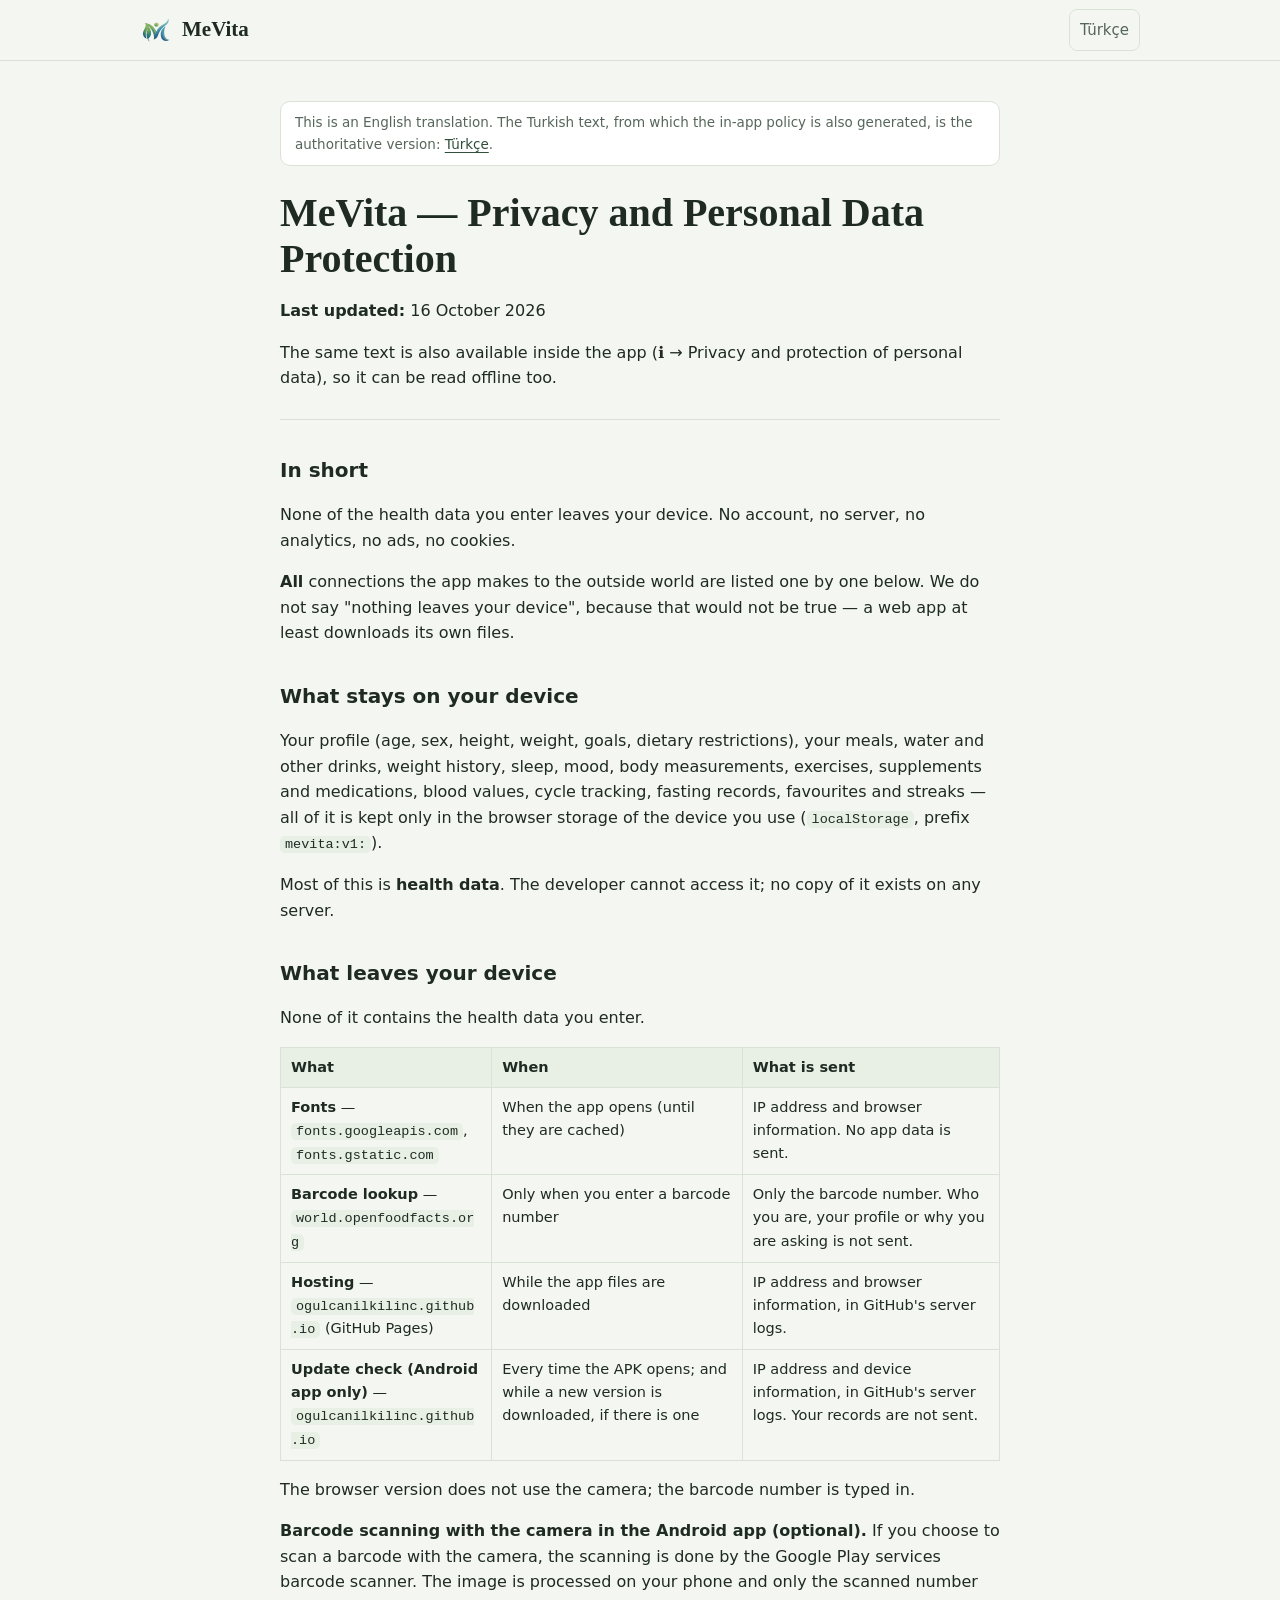
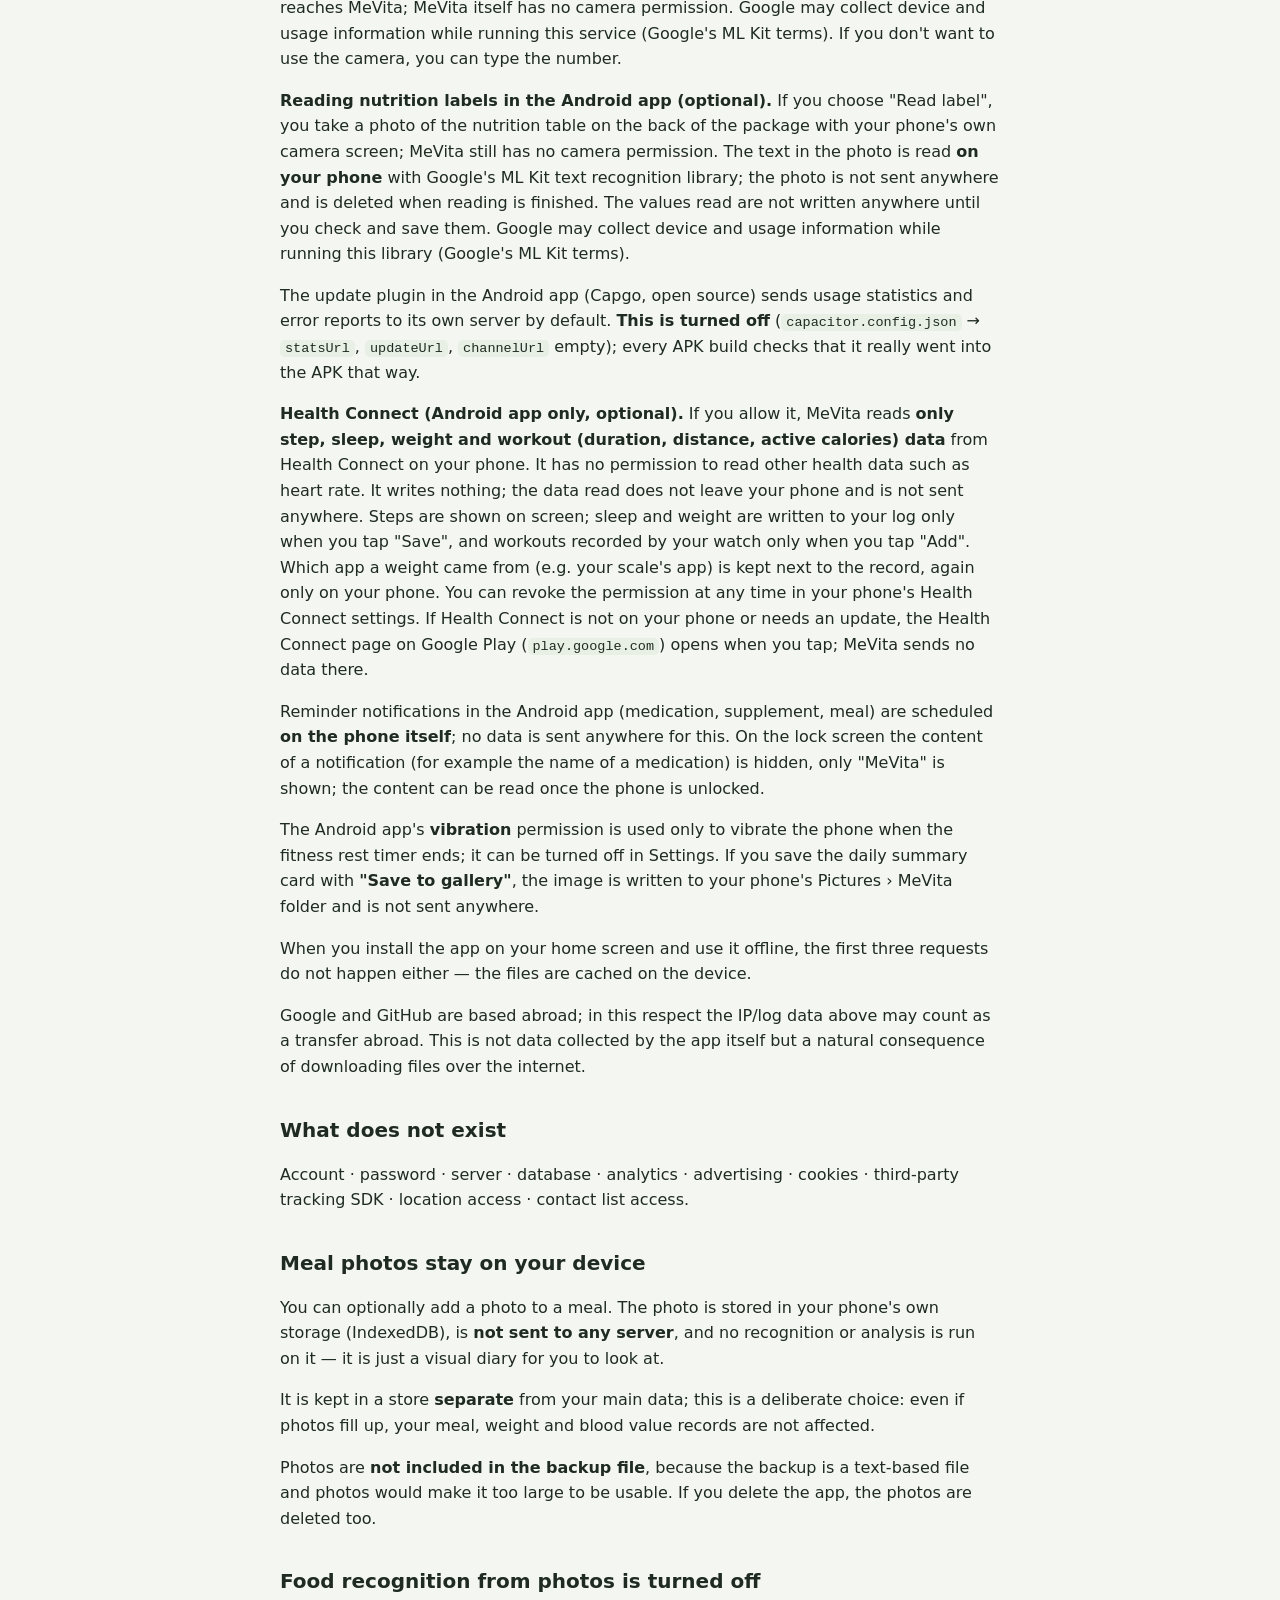
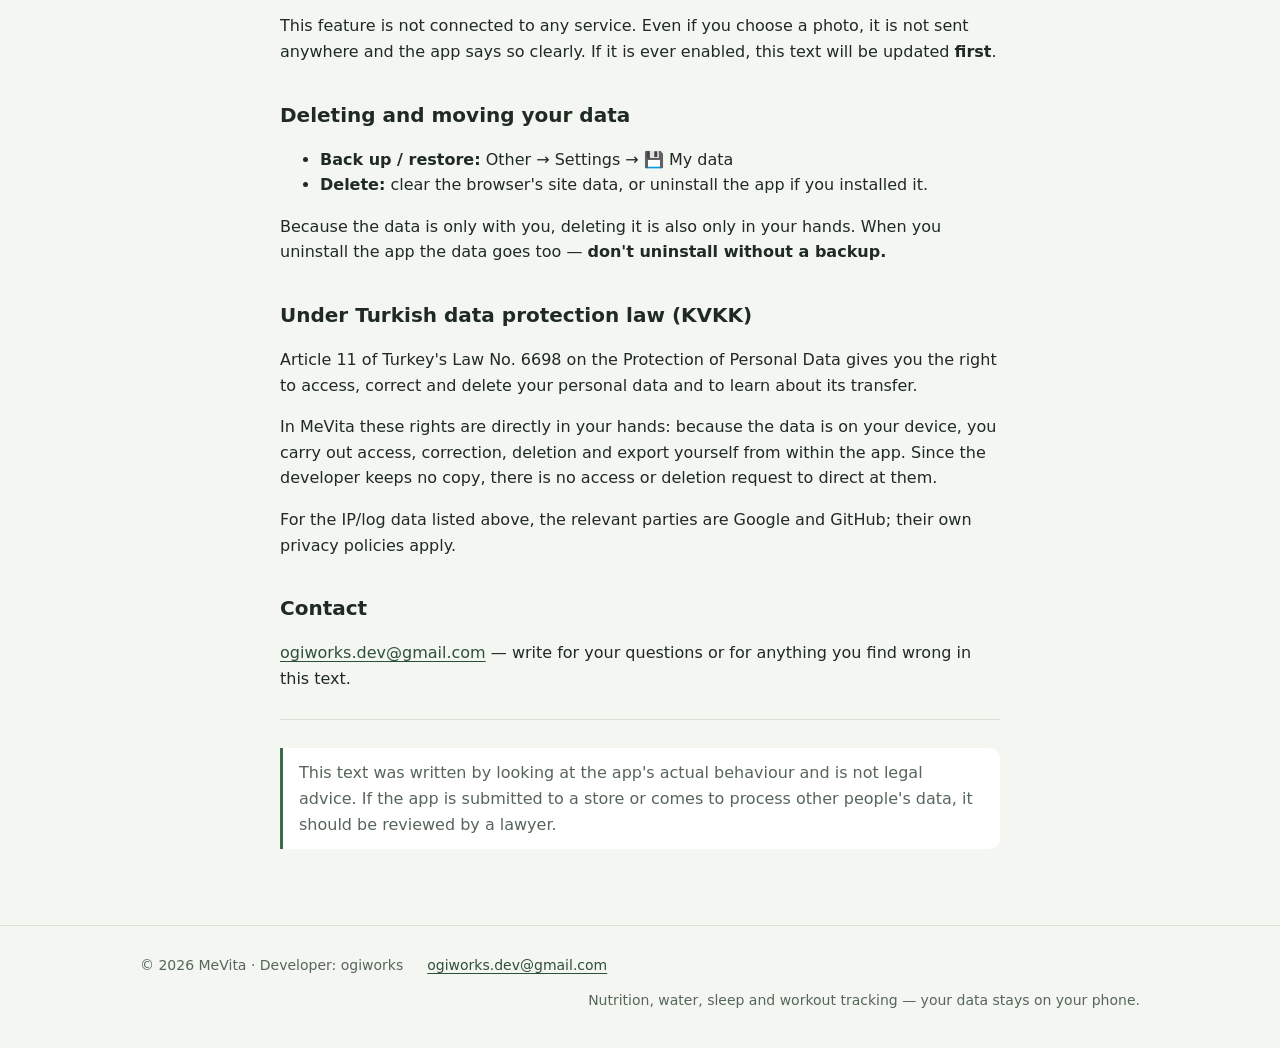
==== mevita/privacy.html @ 64705821 "MeVita gizlilik politikası (TR + EN) GIZLILIK.md'den üretildi (Mevita_Site/build.js --yayin).  Co-Au" ====
<!doctype html>
<html lang="en">
<head>
<meta charset="utf-8">
<meta name="viewport" content="width=device-width, initial-scale=1">
<meta name="robots" content="noindex, nofollow, noarchive">
<title>MeVita — Privacy policy</title>
<meta name="description" content="Which data MeVita keeps on your device and which connections it makes.">
<meta name="color-scheme" content="light dark">
<link rel="icon" type="image/png" href="varliklar/favicon.png">
<link rel="alternate" hreflang="tr" href="gizlilik.html">
<link rel="stylesheet" href="varliklar/site.css">
</head>
<body>
<header class="ust"><div class="kap"><a class="marka" href="privacy.html"><img src="varliklar/logo.png" alt="" width="32" height="32"><span>MeVita</span></a><nav class="gezinme" aria-label="Site"><a class="dil" href="gizlilik.html" hreflang="tr" lang="tr">Türkçe</a></nav></div></header>
<main>
<div class="metin"><div class="kap dar"><p class="kaynak-not">This is an English translation. The Turkish text, from which the in-app policy is also generated, is the authoritative version: <a href="gizlilik.html" lang="tr">Türkçe</a>.</p><h1>MeVita — Privacy and Personal Data Protection</h1>
<p><strong>Last updated:</strong> 16 October 2026</p>
<p>The same text is also available inside the app (ℹ️ → Privacy and protection of personal data), so it can be read offline too.</p>
<hr>
<h2>In short</h2>
<p>None of the health data you enter leaves your device. No account, no server, no analytics, no ads, no cookies.</p>
<p><strong>All</strong> connections the app makes to the outside world are listed one by one below. We do not say &quot;nothing leaves your device&quot;, because that would not be true — a web app at least downloads its own files.</p>
<h2>What stays on your device</h2>
<p>Your profile (age, sex, height, weight, goals, dietary restrictions), your meals, water and other drinks, weight history, sleep, mood, body measurements, exercises, supplements and medications, blood values, cycle tracking, fasting records, favourites and streaks — all of it is kept only in the browser storage of the device you use (<code>localStorage</code>, prefix <code>mevita:v1:</code>).</p>
<p>Most of this is <strong>health data</strong>. The developer cannot access it; no copy of it exists on any server.</p>
<h2>What leaves your device</h2>
<p>None of it contains the health data you enter.</p>
<table><thead><tr><th>What</th><th>When</th><th>What is sent</th></tr></thead><tbody><tr><td><strong>Fonts</strong> — <code>fonts.googleapis.com</code>, <code>fonts.gstatic.com</code></td><td>When the app opens (until they are cached)</td><td>IP address and browser information. No app data is sent.</td></tr><tr><td><strong>Barcode lookup</strong> — <code>world.openfoodfacts.org</code></td><td>Only when you enter a barcode number</td><td>Only the barcode number. Who you are, your profile or why you are asking is not sent.</td></tr><tr><td><strong>Hosting</strong> — <code>ogulcanilkilinc.github.io</code> (GitHub Pages)</td><td>While the app files are downloaded</td><td>IP address and browser information, in GitHub's server logs.</td></tr><tr><td><strong>Update check (Android app only)</strong> — <code>ogulcanilkilinc.github.io</code></td><td>Every time the APK opens; and while a new version is downloaded, if there is one</td><td>IP address and device information, in GitHub's server logs. Your records are not sent.</td></tr></tbody></table>
<p>The browser version does not use the camera; the barcode number is typed in.</p>
<p><strong>Barcode scanning with the camera in the Android app (optional).</strong> If you choose to scan a barcode with the camera, the scanning is done by the Google Play services barcode scanner. The image is processed on your phone and only the scanned number reaches MeVita; MeVita itself has no camera permission. Google may collect device and usage information while running this service (Google's ML Kit terms). If you don't want to use the camera, you can type the number.</p>
<p><strong>Reading nutrition labels in the Android app (optional).</strong> If you choose &quot;Read label&quot;, you take a photo of the nutrition table on the back of the package with your phone's own camera screen; MeVita still has no camera permission. The text in the photo is read <strong>on your phone</strong> with Google's ML Kit text recognition library; the photo is not sent anywhere and is deleted when reading is finished. The values read are not written anywhere until you check and save them. Google may collect device and usage information while running this library (Google's ML Kit terms).</p>
<p>The update plugin in the Android app (Capgo, open source) sends usage statistics and error reports to its own server by default. <strong>This is turned off</strong> (<code>capacitor.config.json</code> → <code>statsUrl</code>, <code>updateUrl</code>, <code>channelUrl</code> empty); every APK build checks that it really went into the APK that way.</p>
<p><strong>Health Connect (Android app only, optional).</strong> If you allow it, MeVita reads <strong>only step, sleep, weight and workout (duration, distance, active calories) data</strong> from Health Connect on your phone. It has no permission to read other health data such as heart rate. It writes nothing; the data read does not leave your phone and is not sent anywhere. Steps are shown on screen; sleep and weight are written to your log only when you tap &quot;Save&quot;, and workouts recorded by your watch only when you tap &quot;Add&quot;. Which app a weight came from (e.g. your scale's app) is kept next to the record, again only on your phone. You can revoke the permission at any time in your phone's Health Connect settings. If Health Connect is not on your phone or needs an update, the Health Connect page on Google Play (<code>play.google.com</code>) opens when you tap; MeVita sends no data there.</p>
<p>Reminder notifications in the Android app (medication, supplement, meal) are scheduled <strong>on the phone itself</strong>; no data is sent anywhere for this. On the lock screen the content of a notification (for example the name of a medication) is hidden, only &quot;MeVita&quot; is shown; the content can be read once the phone is unlocked.</p>
<p>The Android app's <strong>vibration</strong> permission is used only to vibrate the phone when the fitness rest timer ends; it can be turned off in Settings. If you save the daily summary card with <strong>&quot;Save to gallery&quot;</strong>, the image is written to your phone's Pictures › MeVita folder and is not sent anywhere.</p>
<p>When you install the app on your home screen and use it offline, the first three requests do not happen either — the files are cached on the device.</p>
<p>Google and GitHub are based abroad; in this respect the IP/log data above may count as a transfer abroad. This is not data collected by the app itself but a natural consequence of downloading files over the internet.</p>
<h2>What does not exist</h2>
<p>Account · password · server · database · analytics · advertising · cookies · third-party tracking SDK · location access · contact list access.</p>
<h2>Meal photos stay on your device</h2>
<p>You can optionally add a photo to a meal. The photo is stored in your phone's own storage (IndexedDB), is <strong>not sent to any server</strong>, and no recognition or analysis is run on it — it is just a visual diary for you to look at.</p>
<p>It is kept in a store <strong>separate</strong> from your main data; this is a deliberate choice: even if photos fill up, your meal, weight and blood value records are not affected.</p>
<p>Photos are <strong>not included in the backup file</strong>, because the backup is a text-based file and photos would make it too large to be usable. If you delete the app, the photos are deleted too.</p>
<h2>Food recognition from photos is turned off</h2>
<p>This feature is not connected to any service. Even if you choose a photo, it is not sent anywhere and the app says so clearly. If it is ever enabled, this text will be updated <strong>first</strong>.</p>
<h2>Deleting and moving your data</h2>
<ul><li><strong>Back up / restore:</strong> Other → Settings → 💾 My data</li><li><strong>Delete:</strong> clear the browser's site data, or uninstall the app if you installed it.</li></ul>
<p>Because the data is only with you, deleting it is also only in your hands. When you uninstall the app the data goes too — <strong>don't uninstall without a backup.</strong></p>
<h2>Under Turkish data protection law (KVKK)</h2>
<p>Article 11 of Turkey's Law No. 6698 on the Protection of Personal Data gives you the right to access, correct and delete your personal data and to learn about its transfer.</p>
<p>In MeVita these rights are directly in your hands: because the data is on your device, you carry out access, correction, deletion and export yourself from within the app. Since the developer keeps no copy, there is no access or deletion request to direct at them.</p>
<p>For the IP/log data listed above, the relevant parties are Google and GitHub; their own privacy policies apply.</p>
<h2>Contact</h2>
<p><a href="mailto:ogiworks.dev@gmail.com">ogiworks.dev@gmail.com</a> — write for your questions or for anything you find wrong in this text.</p>
<hr>
<blockquote><p>This text was written by looking at the app's actual behaviour and is not legal advice. If the app is submitted to a store or comes to process other people's data, it should be reviewed by a lawyer.</p></blockquote></div></div>
</main>
<footer class="alt-bilgi"><div class="kap"><span>© 2026 MeVita · Developer: ogiworks</span><nav aria-label="Footer links"><a href="mailto:ogiworks.dev@gmail.com">ogiworks.dev@gmail.com</a></nav><span class="sag">Nutrition, water, sleep and workout tracking — your data stays on your phone.</span></div></footer>
</body>
</html>
---- mevita/varliklar/site.css ----
/* MeVita tanıtım sitesi. Uygulamanın renk dili, ama uygulamadan bağımsız bir dosya.
   Dış kaynak yok: yazı tipleri sistemden (Google Fonts gibi bir istek ziyaretçinin
   IP'sini üçüncü tarafa gönderirdi). */
:root{
  --bg:#F3F6F1; --surface:#FFFFFF; --surface-soft:#E8F0E5;
  --text:#1F2B22; --text-muted:#56665A; --border:#D8E3D6;
  --accent:#3F6B4C; --accent-strong:#2E5039; --on-accent:#FFFFFF;
  --sea:#2F7A93;
  --radius:18px; --radius-s:10px;
  --serif: "Iowan Old Style","Palatino Linotype",Palatino,Georgia,"Times New Roman",serif;
  --sans: system-ui,-apple-system,"Segoe UI",Roboto,"Helvetica Neue",Arial,sans-serif;
  color-scheme: light dark;
}
@media (prefers-color-scheme: dark){
  :root{
    --bg:#131A15; --surface:#1C251F; --surface-soft:#223027;
    --text:#E6EEE7; --text-muted:#9BAC9F; --border:#33433A;
    --accent:#8CC4A0; --accent-strong:#A9D8B9; --on-accent:#10241A;
    --sea:#7CC0D6;
  }
}
*{box-sizing:border-box;}
html{-webkit-text-size-adjust:100%;}
body{margin:0;background:var(--bg);color:var(--text);font-family:var(--sans);font-size:16px;line-height:1.6;}
a{color:var(--accent-strong);text-underline-offset:3px;}
img{max-width:100%;height:auto;}
.kap{max-width:1040px;margin:0 auto;padding:0 20px;}
.dar{max-width:760px;}

/* Üst çubuk */
.ust{border-bottom:1px solid var(--border);background:color-mix(in srgb,var(--bg) 88%,transparent);position:sticky;top:0;backdrop-filter:blur(8px);z-index:5;}
.ust .kap{display:flex;align-items:center;gap:16px;min-height:60px;}
.marka{display:flex;align-items:center;gap:10px;text-decoration:none;color:var(--text);font-family:var(--serif);font-size:21px;font-weight:600;}
.marka img{width:32px;height:32px;}
.gezinme{margin-left:auto;display:flex;gap:4px;flex-wrap:wrap;align-items:center;}
.gezinme a{text-decoration:none;color:var(--text-muted);padding:8px 10px;border-radius:8px;font-size:15px;}
.gezinme a:hover,.gezinme a[aria-current="page"]{color:var(--text);background:var(--surface-soft);}
.gezinme .dil{border:1px solid var(--border);}

/* Giriş */
.giris{padding:64px 0 40px;}
.giris .kap{display:grid;grid-template-columns:1.2fr .8fr;gap:40px;align-items:center;}
.giris h1{font-family:var(--serif);font-weight:600;font-size:clamp(34px,5vw,54px);line-height:1.08;margin:0 0 18px;letter-spacing:-.01em;}
.giris h1 em{font-style:italic;color:var(--accent);}
.giris p.alt{font-size:clamp(17px,2vw,19px);color:var(--text-muted);margin:0 0 26px;max-width:34em;}
.giris-logo{justify-self:center;width:min(300px,70vw);aspect-ratio:1;border-radius:36px;background:var(--surface);border:1px solid var(--border);display:grid;place-items:center;}
.giris-logo img{width:78%;}
.vaatler{display:flex;flex-wrap:wrap;gap:8px;margin:0 0 28px;padding:0;list-style:none;}
.vaatler li{background:var(--surface);border:1px solid var(--border);border-radius:99px;padding:6px 14px;font-size:14.5px;font-weight:600;}
.vaatler li::before{content:"✓ ";color:var(--accent);}
.dugme{display:inline-flex;align-items:center;gap:8px;min-height:48px;padding:0 22px;border-radius:12px;font-weight:600;text-decoration:none;background:var(--accent);color:var(--on-accent);border:0;font-size:16px;}
.dugme.pasif{background:var(--surface);color:var(--text-muted);border:1px dashed var(--border);cursor:default;}
.not{font-size:13.5px;color:var(--text-muted);margin-top:10px;}

/* Bölümler */
section.bolum{padding:44px 0;}
section.bolum + section.bolum{border-top:1px solid var(--border);}
.bolum h2{font-family:var(--serif);font-weight:600;font-size:clamp(26px,3.2vw,34px);line-height:1.15;margin:0 0 10px;}
.bolum .giris-yazi{color:var(--text-muted);max-width:42em;margin:0 0 28px;}
.izgara{display:grid;grid-template-columns:repeat(3,1fr);gap:16px;}
.kart{background:var(--surface);border:1px solid var(--border);border-radius:var(--radius);padding:20px;}
.kart h3{font-size:17px;margin:0 0 6px;}
.kart p{margin:0;color:var(--text-muted);font-size:15px;}
.kart .simge{font-size:24px;line-height:1;margin-bottom:10px;display:block;}
/* Ekran görüntüleri: masaüstünde dört sütun, telefonda yatay kaydırılan şerit */
.ekranlar{display:grid;grid-template-columns:repeat(4,1fr);gap:20px;}
.ekran{margin:0;text-align:center;}
.ekran img{display:block;width:100%;border-radius:26px;border:6px solid #1A221D;background:var(--surface);box-shadow:0 14px 30px -18px rgba(0,0,0,.45);}
.ekran figcaption{margin-top:12px;font-weight:600;font-size:15px;}
.gizlilik-blok{display:grid;grid-template-columns:1fr 1fr;gap:16px;}
.gizlilik-blok ul{margin:0;padding-left:20px;}
.gizlilik-blok li{margin:4px 0;}
.uyari{background:var(--surface-soft);border-radius:var(--radius-s);padding:14px 16px;font-size:14.5px;color:var(--text-muted);}

/* Metin sayfaları (gizlilik, destek) */
.metin{padding:40px 0 56px;}
.metin h1{font-family:var(--serif);font-weight:600;font-size:clamp(28px,4vw,40px);line-height:1.15;margin:0 0 8px;}
.metin h2{font-size:20px;margin:34px 0 8px;}
.metin h3{font-size:17px;margin:24px 0 6px;}
.metin table{border-collapse:collapse;width:100%;font-size:14.5px;display:block;overflow-x:auto;}
.metin th,.metin td{border:1px solid var(--border);padding:8px 10px;text-align:left;vertical-align:top;}
.metin th{background:var(--surface-soft);}
.metin code{font-size:13.5px;background:var(--surface-soft);padding:1px 5px;border-radius:5px;overflow-wrap:anywhere;}
.metin hr{border:0;border-top:1px solid var(--border);margin:28px 0;}
.metin blockquote{margin:20px 0;padding:12px 16px;border-left:3px solid var(--accent);background:var(--surface);color:var(--text-muted);border-radius:0 var(--radius-s) var(--radius-s) 0;}
.metin blockquote p{margin:0;}
.kaynak-not{font-size:13.5px;color:var(--text-muted);background:var(--surface);border:1px solid var(--border);border-radius:var(--radius-s);padding:10px 14px;margin:0 0 24px;}
details.sss{background:var(--surface);border:1px solid var(--border);border-radius:var(--radius-s);margin:10px 0;}
details.sss summary{cursor:pointer;padding:14px 16px;font-weight:600;min-height:48px;display:flex;align-items:center;}
details.sss > div{padding:0 16px 14px;color:var(--text-muted);}
details.sss > div p{margin:6px 0;}

/* Alt bilgi */
.alt-bilgi{border-top:1px solid var(--border);padding:28px 0 40px;font-size:14px;color:var(--text-muted);}
.alt-bilgi .kap{display:flex;flex-wrap:wrap;gap:12px 24px;align-items:center;}
.alt-bilgi nav{display:flex;gap:16px;flex-wrap:wrap;}
.alt-bilgi .sag{margin-left:auto;}

@media (max-width:820px){
  .giris{padding:36px 0 24px;}
  .giris .kap{grid-template-columns:1fr;gap:24px;}
  .giris-logo{order:-1;width:120px;border-radius:24px;}
  .izgara{grid-template-columns:1fr 1fr;}
  .gizlilik-blok{grid-template-columns:1fr;}
  .ekranlar{display:flex;overflow-x:auto;scroll-snap-type:x mandatory;gap:16px;padding-bottom:8px;margin:0 -20px;padding-left:20px;padding-right:20px;}
  .ekran{flex:0 0 min(68%,250px);scroll-snap-align:center;}
}
@media (max-width:560px){
  .kap{padding:0 16px;}
  .izgara{grid-template-columns:1fr;}
  .marka span{display:none;}
  .gezinme a{padding:8px 8px;font-size:14px;}
  .alt-bilgi .sag{margin-left:0;}
}
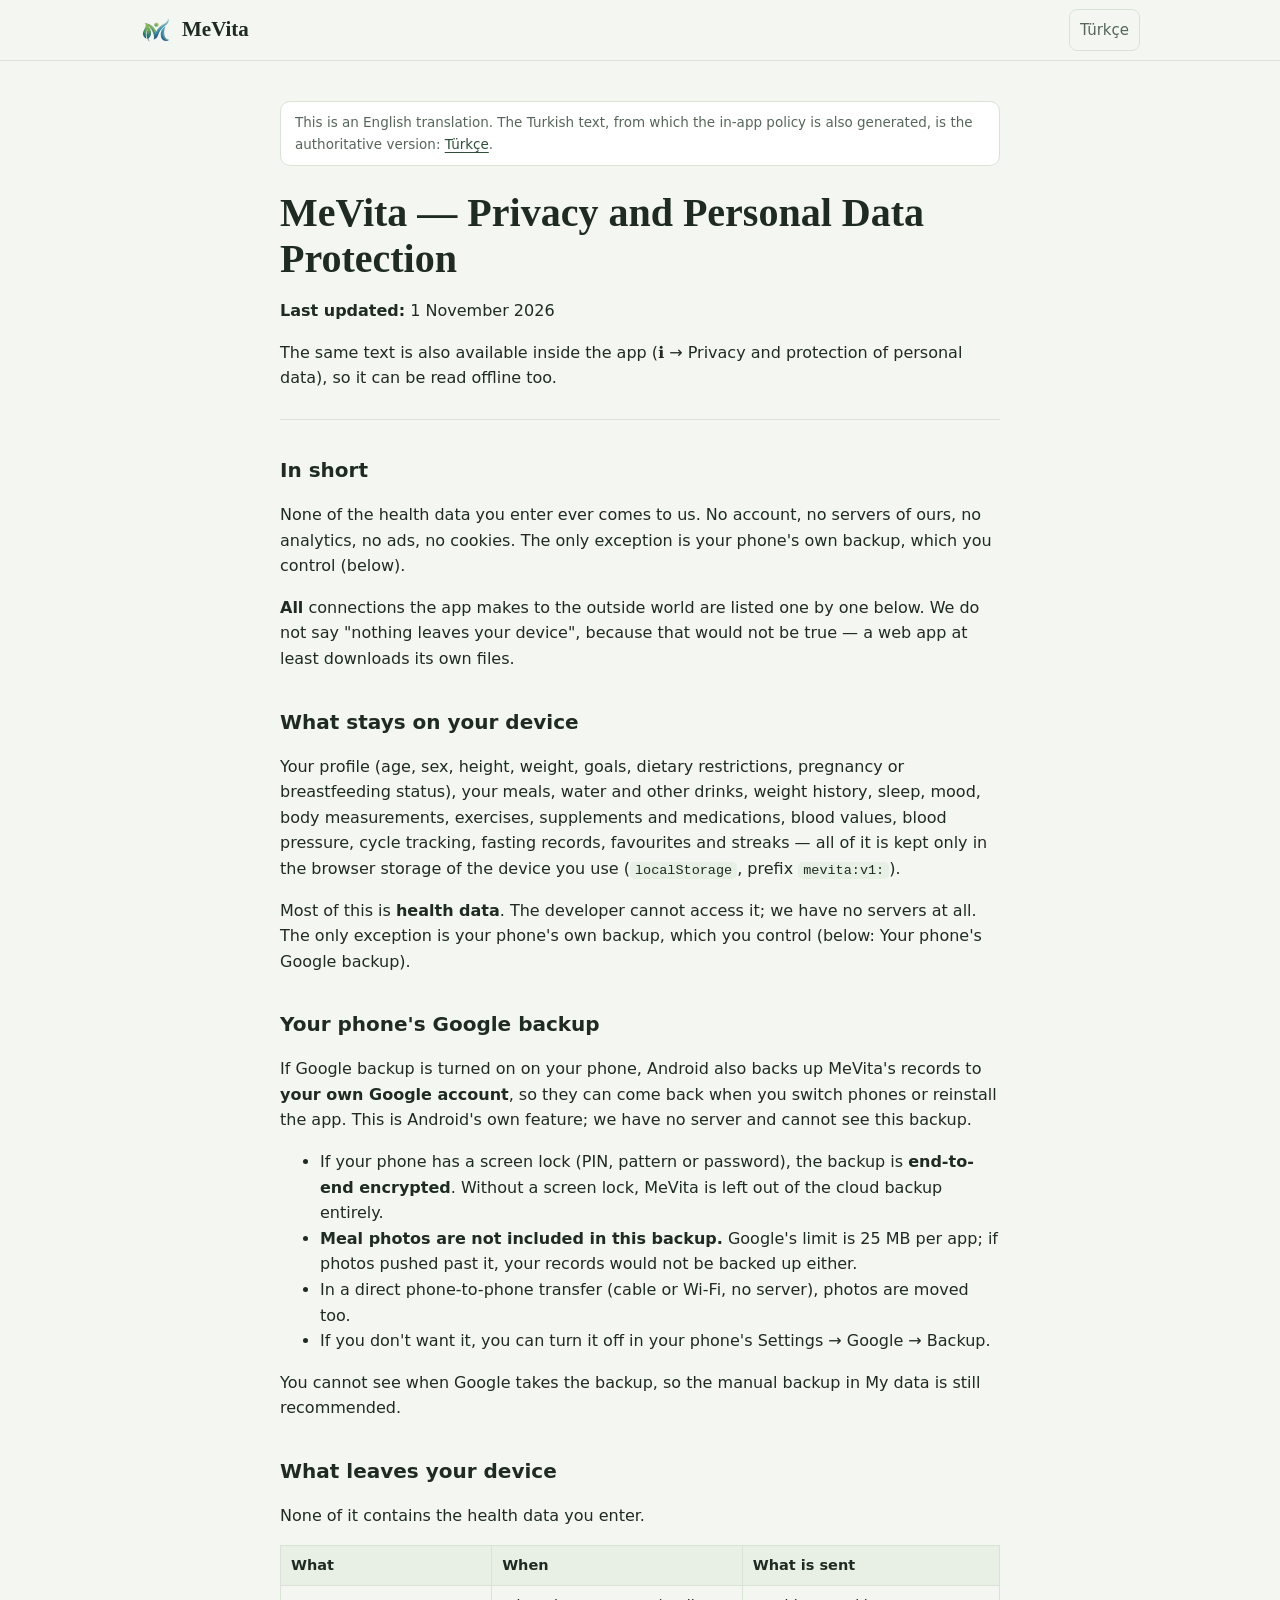
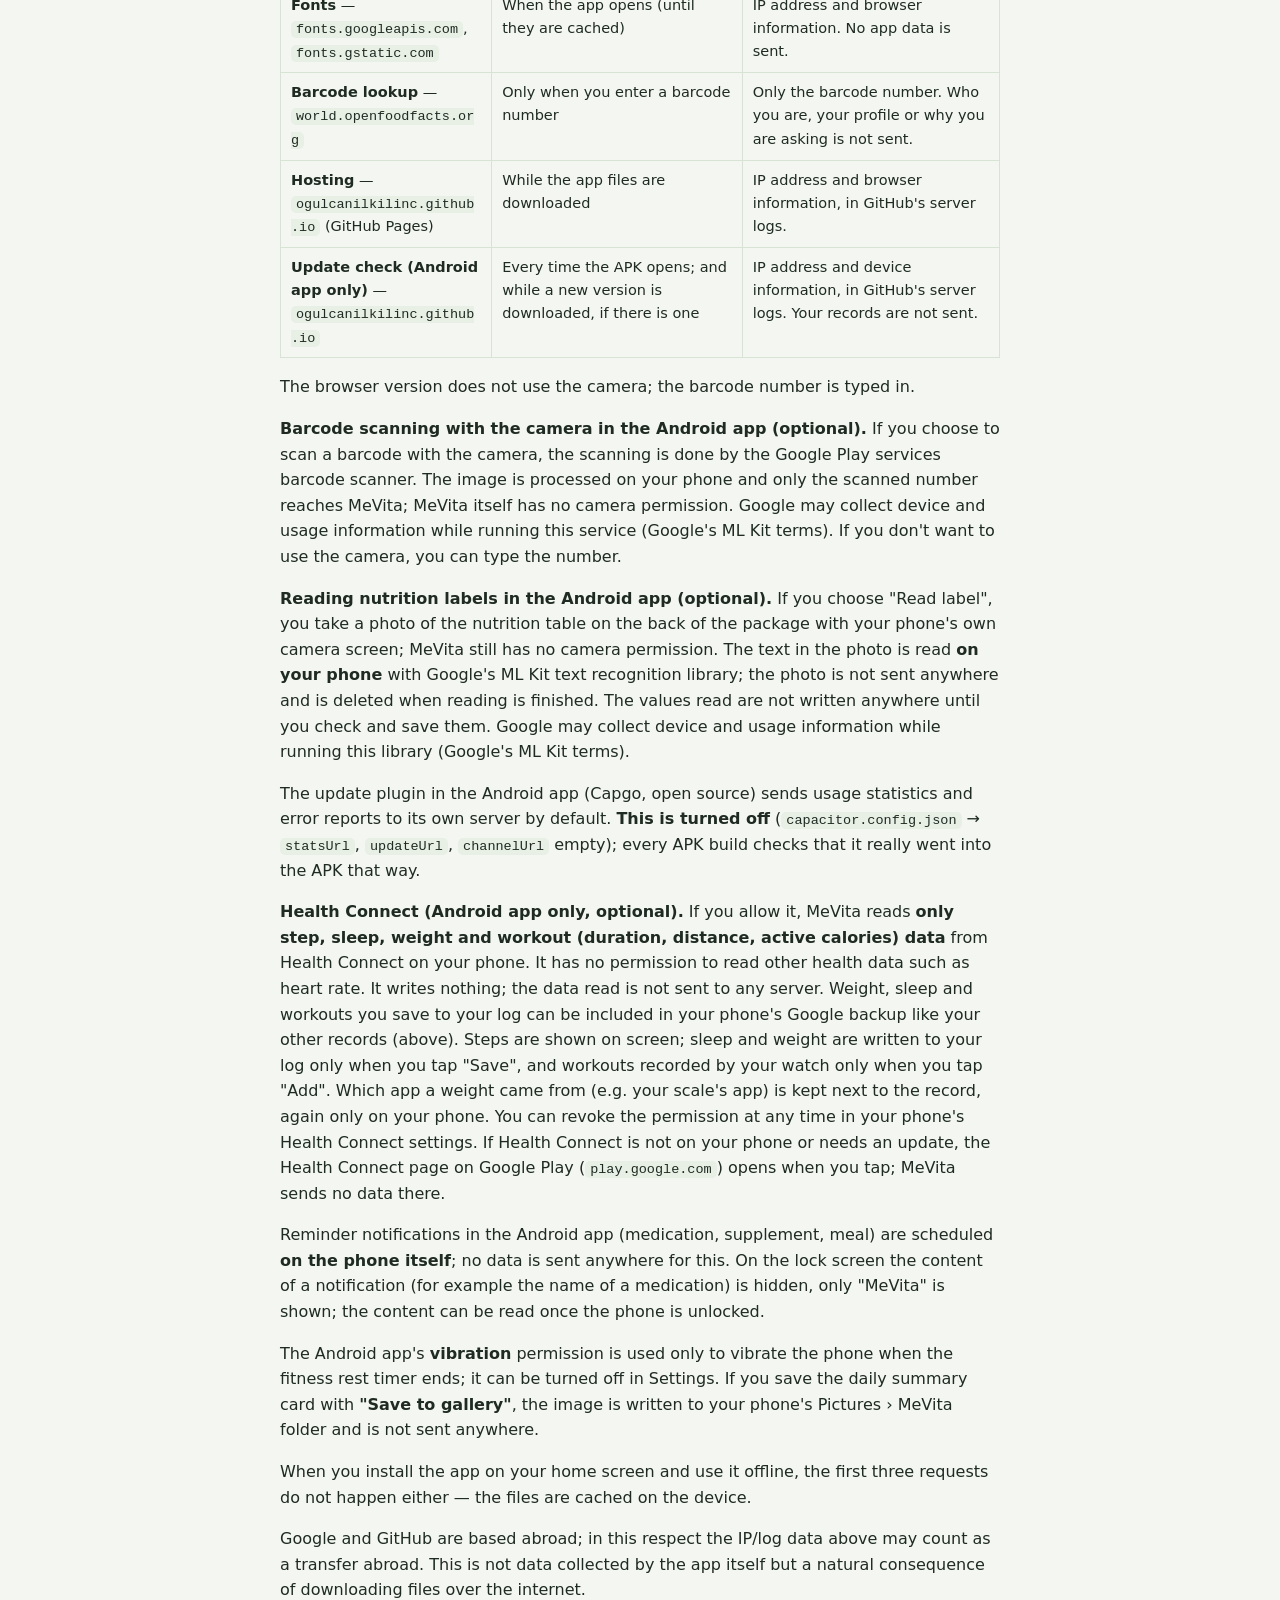
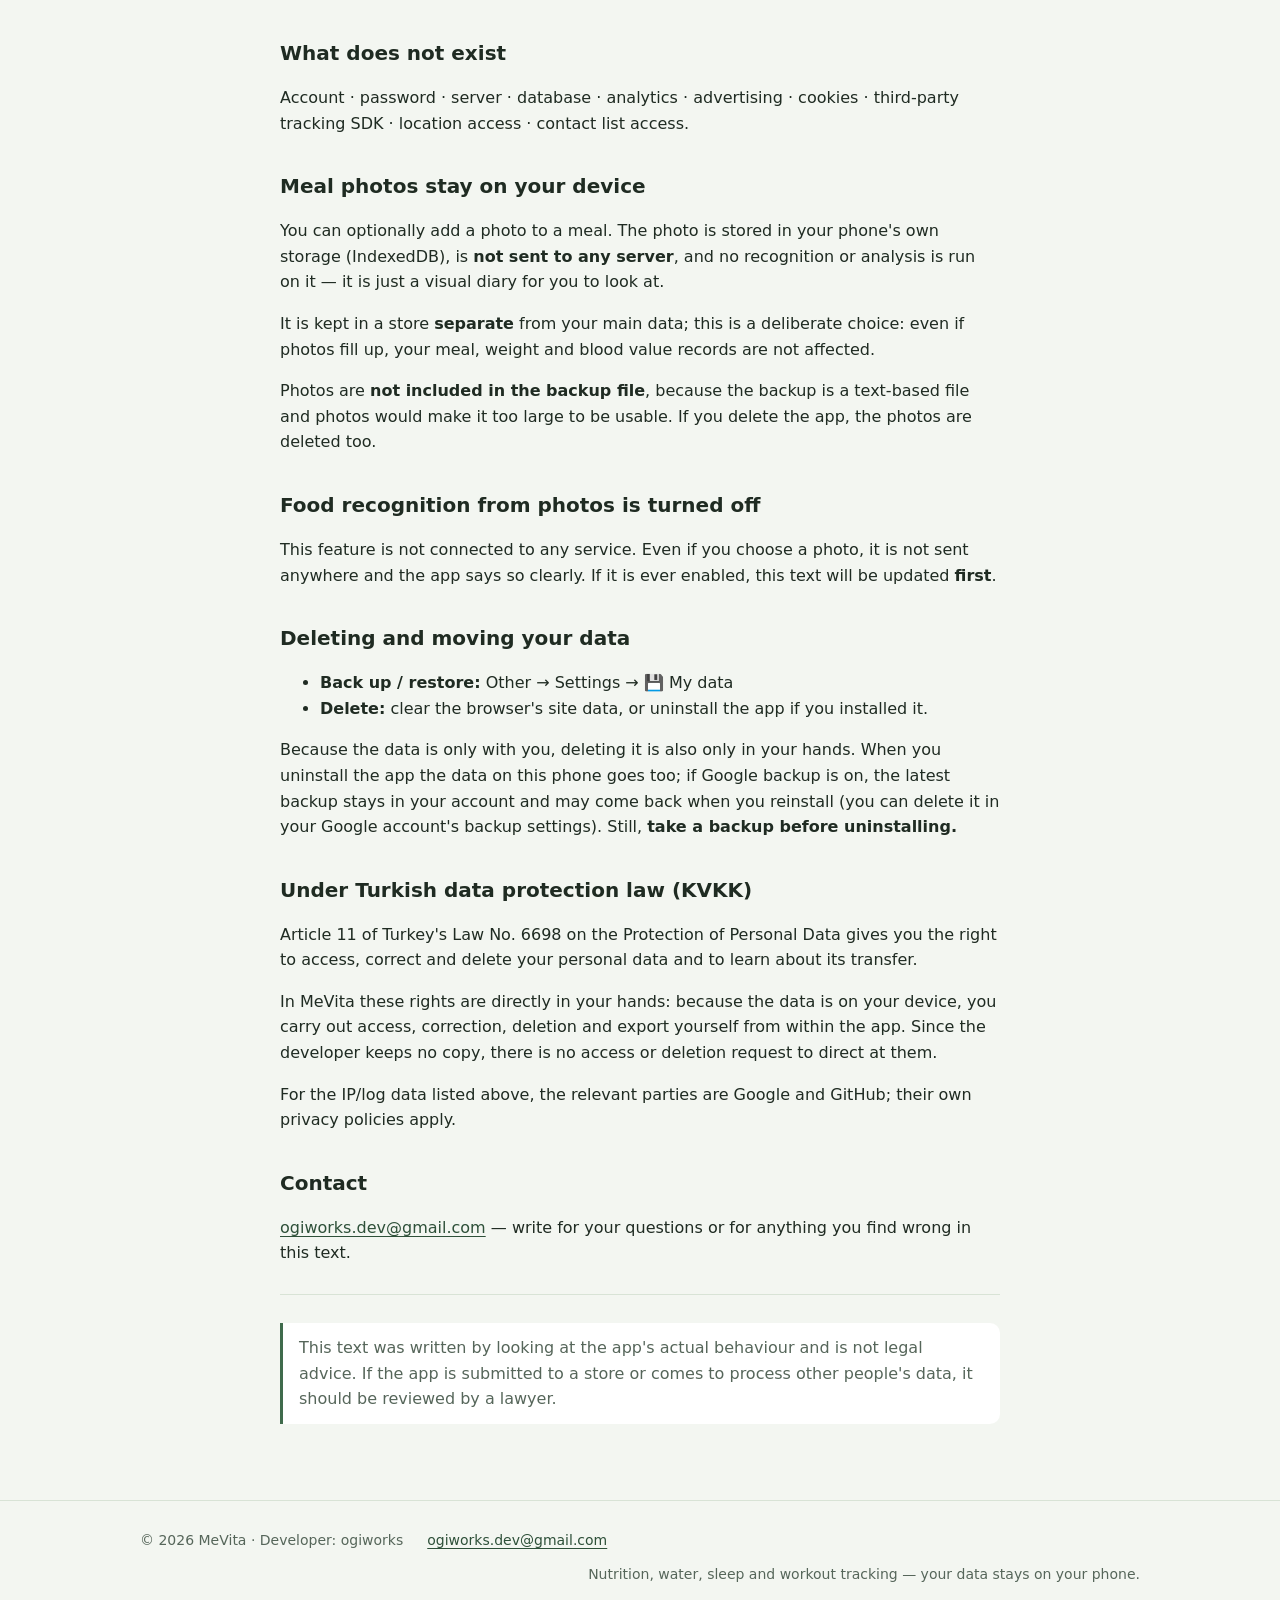
==== commit 500bffbe: "MeVita gizlilik: telefon yedeği bölümü, tansiyon, gebelik durumu (v50, 1 Kasım 2026) Co-Authored-By:" ====
--- a/mevita/privacy.html
+++ b/mevita/privacy.html
@@ -15,15 +15,19 @@
 <header class="ust"><div class="kap"><a class="marka" href="privacy.html"><img src="varliklar/logo.png" alt="" width="32" height="32"><span>MeVita</span></a><nav class="gezinme" aria-label="Site"><a class="dil" href="gizlilik.html" hreflang="tr" lang="tr">Türkçe</a></nav></div></header>
 <main>
 <div class="metin"><div class="kap dar"><p class="kaynak-not">This is an English translation. The Turkish text, from which the in-app policy is also generated, is the authoritative version: <a href="gizlilik.html" lang="tr">Türkçe</a>.</p><h1>MeVita — Privacy and Personal Data Protection</h1>
-<p><strong>Last updated:</strong> 16 October 2026</p>
+<p><strong>Last updated:</strong> 1 November 2026</p>
 <p>The same text is also available inside the app (ℹ️ → Privacy and protection of personal data), so it can be read offline too.</p>
 <hr>
 <h2>In short</h2>
-<p>None of the health data you enter leaves your device. No account, no server, no analytics, no ads, no cookies.</p>
+<p>None of the health data you enter ever comes to us. No account, no servers of ours, no analytics, no ads, no cookies. The only exception is your phone's own backup, which you control (below).</p>
 <p><strong>All</strong> connections the app makes to the outside world are listed one by one below. We do not say &quot;nothing leaves your device&quot;, because that would not be true — a web app at least downloads its own files.</p>
 <h2>What stays on your device</h2>
-<p>Your profile (age, sex, height, weight, goals, dietary restrictions), your meals, water and other drinks, weight history, sleep, mood, body measurements, exercises, supplements and medications, blood values, cycle tracking, fasting records, favourites and streaks — all of it is kept only in the browser storage of the device you use (<code>localStorage</code>, prefix <code>mevita:v1:</code>).</p>
-<p>Most of this is <strong>health data</strong>. The developer cannot access it; no copy of it exists on any server.</p>
+<p>Your profile (age, sex, height, weight, goals, dietary restrictions, pregnancy or breastfeeding status), your meals, water and other drinks, weight history, sleep, mood, body measurements, exercises, supplements and medications, blood values, blood pressure, cycle tracking, fasting records, favourites and streaks — all of it is kept only in the browser storage of the device you use (<code>localStorage</code>, prefix <code>mevita:v1:</code>).</p>
+<p>Most of this is <strong>health data</strong>. The developer cannot access it; we have no servers at all. The only exception is your phone's own backup, which you control (below: Your phone's Google backup).</p>
+<h2>Your phone's Google backup</h2>
+<p>If Google backup is turned on on your phone, Android also backs up MeVita's records to <strong>your own Google account</strong>, so they can come back when you switch phones or reinstall the app. This is Android's own feature; we have no server and cannot see this backup.</p>
+<ul><li>If your phone has a screen lock (PIN, pattern or password), the backup is <strong>end-to-end encrypted</strong>. Without a screen lock, MeVita is left out of the cloud backup entirely.</li><li><strong>Meal photos are not included in this backup.</strong> Google's limit is 25 MB per app; if photos pushed past it, your records would not be backed up either.</li><li>In a direct phone-to-phone transfer (cable or Wi-Fi, no server), photos are moved too.</li><li>If you don't want it, you can turn it off in your phone's Settings → Google → Backup.</li></ul>
+<p>You cannot see when Google takes the backup, so the manual backup in My data is still recommended.</p>
 <h2>What leaves your device</h2>
 <p>None of it contains the health data you enter.</p>
 <table><thead><tr><th>What</th><th>When</th><th>What is sent</th></tr></thead><tbody><tr><td><strong>Fonts</strong> — <code>fonts.googleapis.com</code>, <code>fonts.gstatic.com</code></td><td>When the app opens (until they are cached)</td><td>IP address and browser information. No app data is sent.</td></tr><tr><td><strong>Barcode lookup</strong> — <code>world.openfoodfacts.org</code></td><td>Only when you enter a barcode number</td><td>Only the barcode number. Who you are, your profile or why you are asking is not sent.</td></tr><tr><td><strong>Hosting</strong> — <code>ogulcanilkilinc.github.io</code> (GitHub Pages)</td><td>While the app files are downloaded</td><td>IP address and browser information, in GitHub's server logs.</td></tr><tr><td><strong>Update check (Android app only)</strong> — <code>ogulcanilkilinc.github.io</code></td><td>Every time the APK opens; and while a new version is downloaded, if there is one</td><td>IP address and device information, in GitHub's server logs. Your records are not sent.</td></tr></tbody></table>
@@ -31,7 +35,7 @@
 <p><strong>Barcode scanning with the camera in the Android app (optional).</strong> If you choose to scan a barcode with the camera, the scanning is done by the Google Play services barcode scanner. The image is processed on your phone and only the scanned number reaches MeVita; MeVita itself has no camera permission. Google may collect device and usage information while running this service (Google's ML Kit terms). If you don't want to use the camera, you can type the number.</p>
 <p><strong>Reading nutrition labels in the Android app (optional).</strong> If you choose &quot;Read label&quot;, you take a photo of the nutrition table on the back of the package with your phone's own camera screen; MeVita still has no camera permission. The text in the photo is read <strong>on your phone</strong> with Google's ML Kit text recognition library; the photo is not sent anywhere and is deleted when reading is finished. The values read are not written anywhere until you check and save them. Google may collect device and usage information while running this library (Google's ML Kit terms).</p>
 <p>The update plugin in the Android app (Capgo, open source) sends usage statistics and error reports to its own server by default. <strong>This is turned off</strong> (<code>capacitor.config.json</code> → <code>statsUrl</code>, <code>updateUrl</code>, <code>channelUrl</code> empty); every APK build checks that it really went into the APK that way.</p>
-<p><strong>Health Connect (Android app only, optional).</strong> If you allow it, MeVita reads <strong>only step, sleep, weight and workout (duration, distance, active calories) data</strong> from Health Connect on your phone. It has no permission to read other health data such as heart rate. It writes nothing; the data read does not leave your phone and is not sent anywhere. Steps are shown on screen; sleep and weight are written to your log only when you tap &quot;Save&quot;, and workouts recorded by your watch only when you tap &quot;Add&quot;. Which app a weight came from (e.g. your scale's app) is kept next to the record, again only on your phone. You can revoke the permission at any time in your phone's Health Connect settings. If Health Connect is not on your phone or needs an update, the Health Connect page on Google Play (<code>play.google.com</code>) opens when you tap; MeVita sends no data there.</p>
+<p><strong>Health Connect (Android app only, optional).</strong> If you allow it, MeVita reads <strong>only step, sleep, weight and workout (duration, distance, active calories) data</strong> from Health Connect on your phone. It has no permission to read other health data such as heart rate. It writes nothing; the data read is not sent to any server. Weight, sleep and workouts you save to your log can be included in your phone's Google backup like your other records (above). Steps are shown on screen; sleep and weight are written to your log only when you tap &quot;Save&quot;, and workouts recorded by your watch only when you tap &quot;Add&quot;. Which app a weight came from (e.g. your scale's app) is kept next to the record, again only on your phone. You can revoke the permission at any time in your phone's Health Connect settings. If Health Connect is not on your phone or needs an update, the Health Connect page on Google Play (<code>play.google.com</code>) opens when you tap; MeVita sends no data there.</p>
 <p>Reminder notifications in the Android app (medication, supplement, meal) are scheduled <strong>on the phone itself</strong>; no data is sent anywhere for this. On the lock screen the content of a notification (for example the name of a medication) is hidden, only &quot;MeVita&quot; is shown; the content can be read once the phone is unlocked.</p>
 <p>The Android app's <strong>vibration</strong> permission is used only to vibrate the phone when the fitness rest timer ends; it can be turned off in Settings. If you save the daily summary card with <strong>&quot;Save to gallery&quot;</strong>, the image is written to your phone's Pictures › MeVita folder and is not sent anywhere.</p>
 <p>When you install the app on your home screen and use it offline, the first three requests do not happen either — the files are cached on the device.</p>
@@ -46,7 +50,7 @@
 <p>This feature is not connected to any service. Even if you choose a photo, it is not sent anywhere and the app says so clearly. If it is ever enabled, this text will be updated <strong>first</strong>.</p>
 <h2>Deleting and moving your data</h2>
 <ul><li><strong>Back up / restore:</strong> Other → Settings → 💾 My data</li><li><strong>Delete:</strong> clear the browser's site data, or uninstall the app if you installed it.</li></ul>
-<p>Because the data is only with you, deleting it is also only in your hands. When you uninstall the app the data goes too — <strong>don't uninstall without a backup.</strong></p>
+<p>Because the data is only with you, deleting it is also only in your hands. When you uninstall the app the data on this phone goes too; if Google backup is on, the latest backup stays in your account and may come back when you reinstall (you can delete it in your Google account's backup settings). Still, <strong>take a backup before uninstalling.</strong></p>
 <h2>Under Turkish data protection law (KVKK)</h2>
 <p>Article 11 of Turkey's Law No. 6698 on the Protection of Personal Data gives you the right to access, correct and delete your personal data and to learn about its transfer.</p>
 <p>In MeVita these rights are directly in your hands: because the data is on your device, you carry out access, correction, deletion and export yourself from within the app. Since the developer keeps no copy, there is no access or deletion request to direct at them.</p>
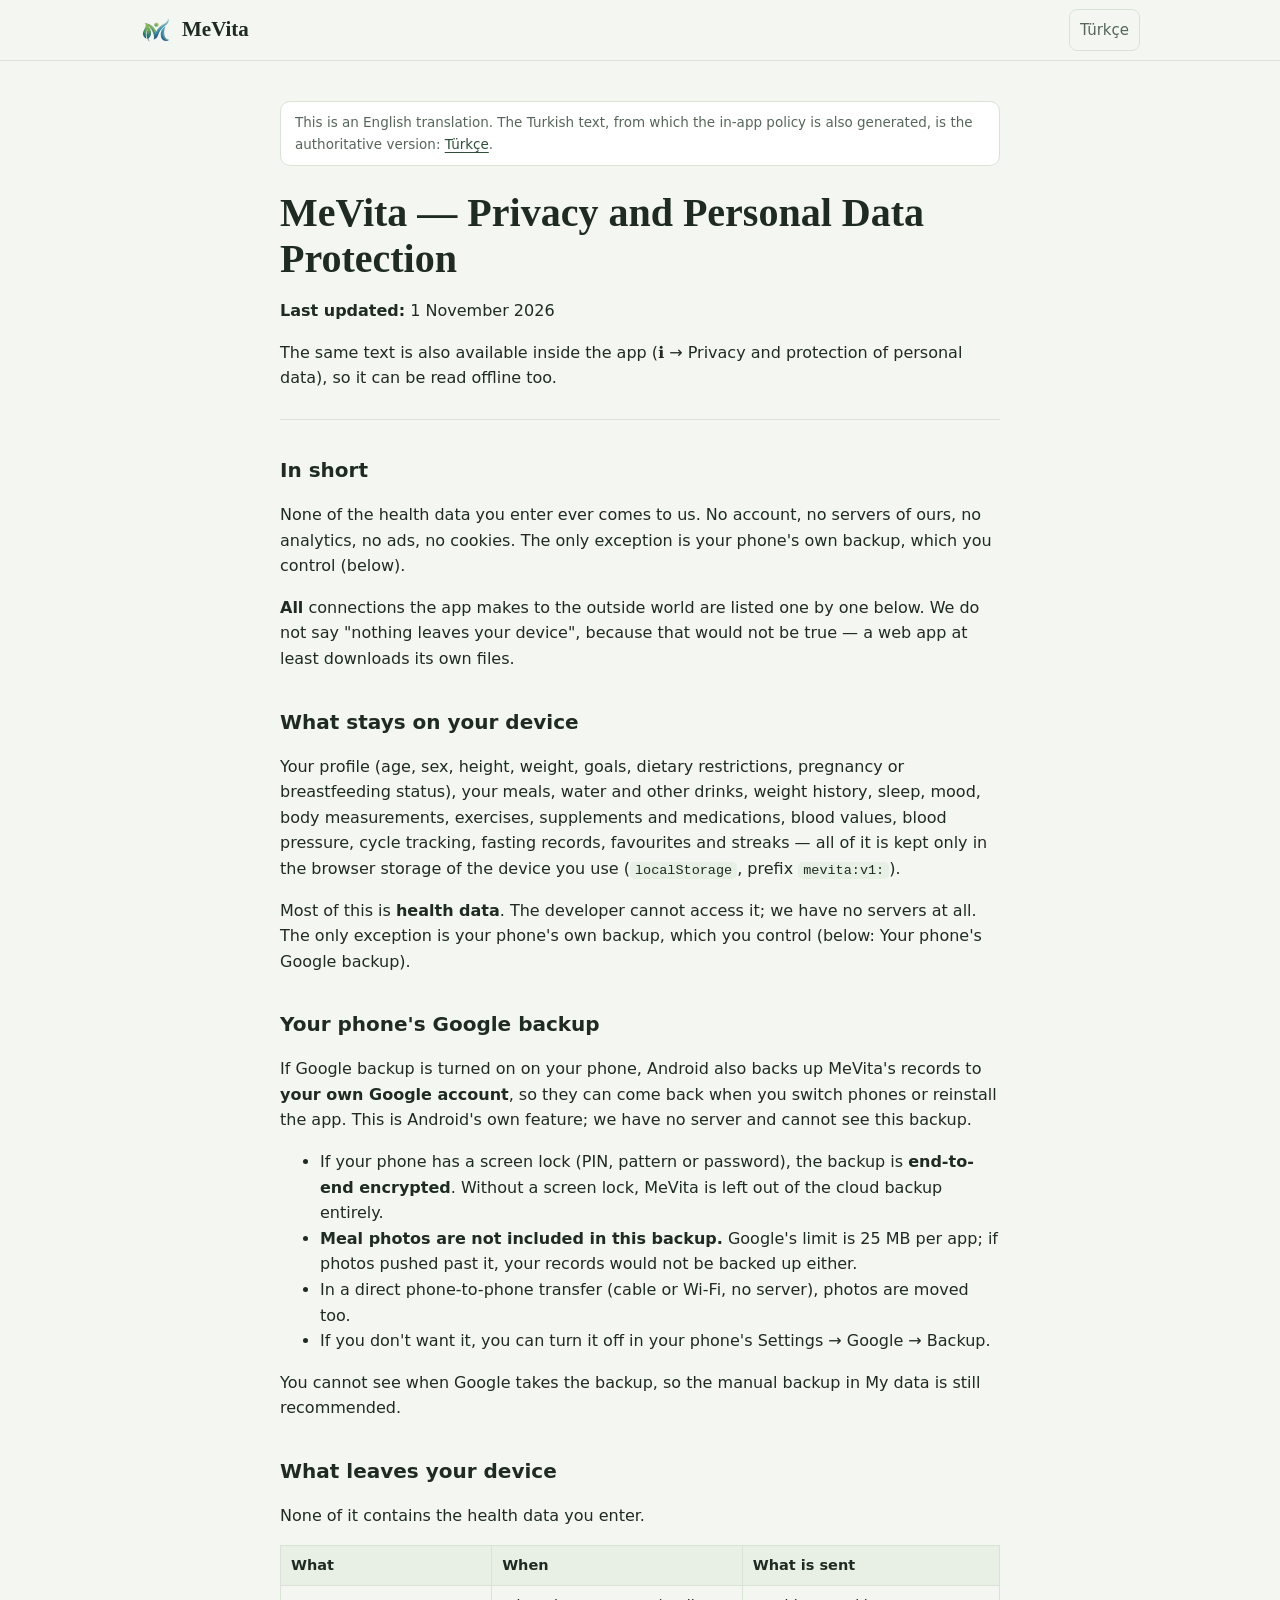
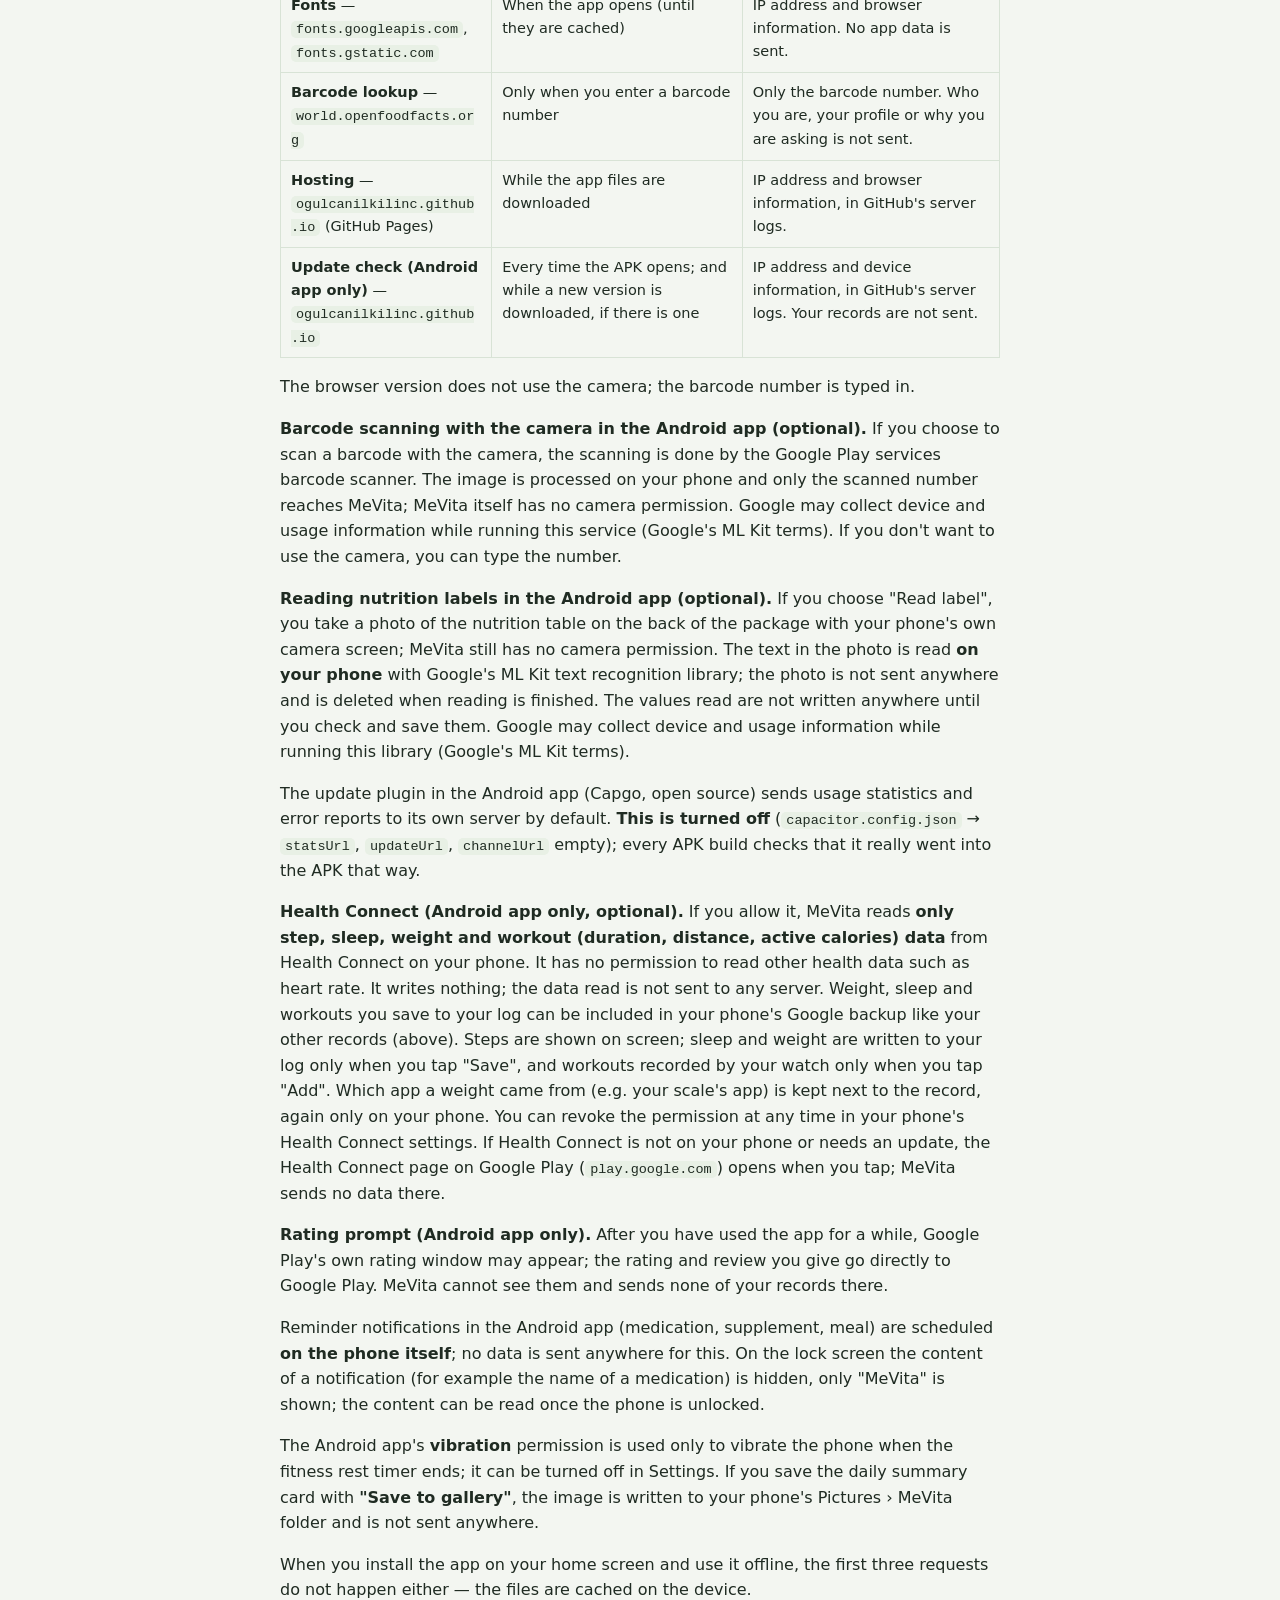
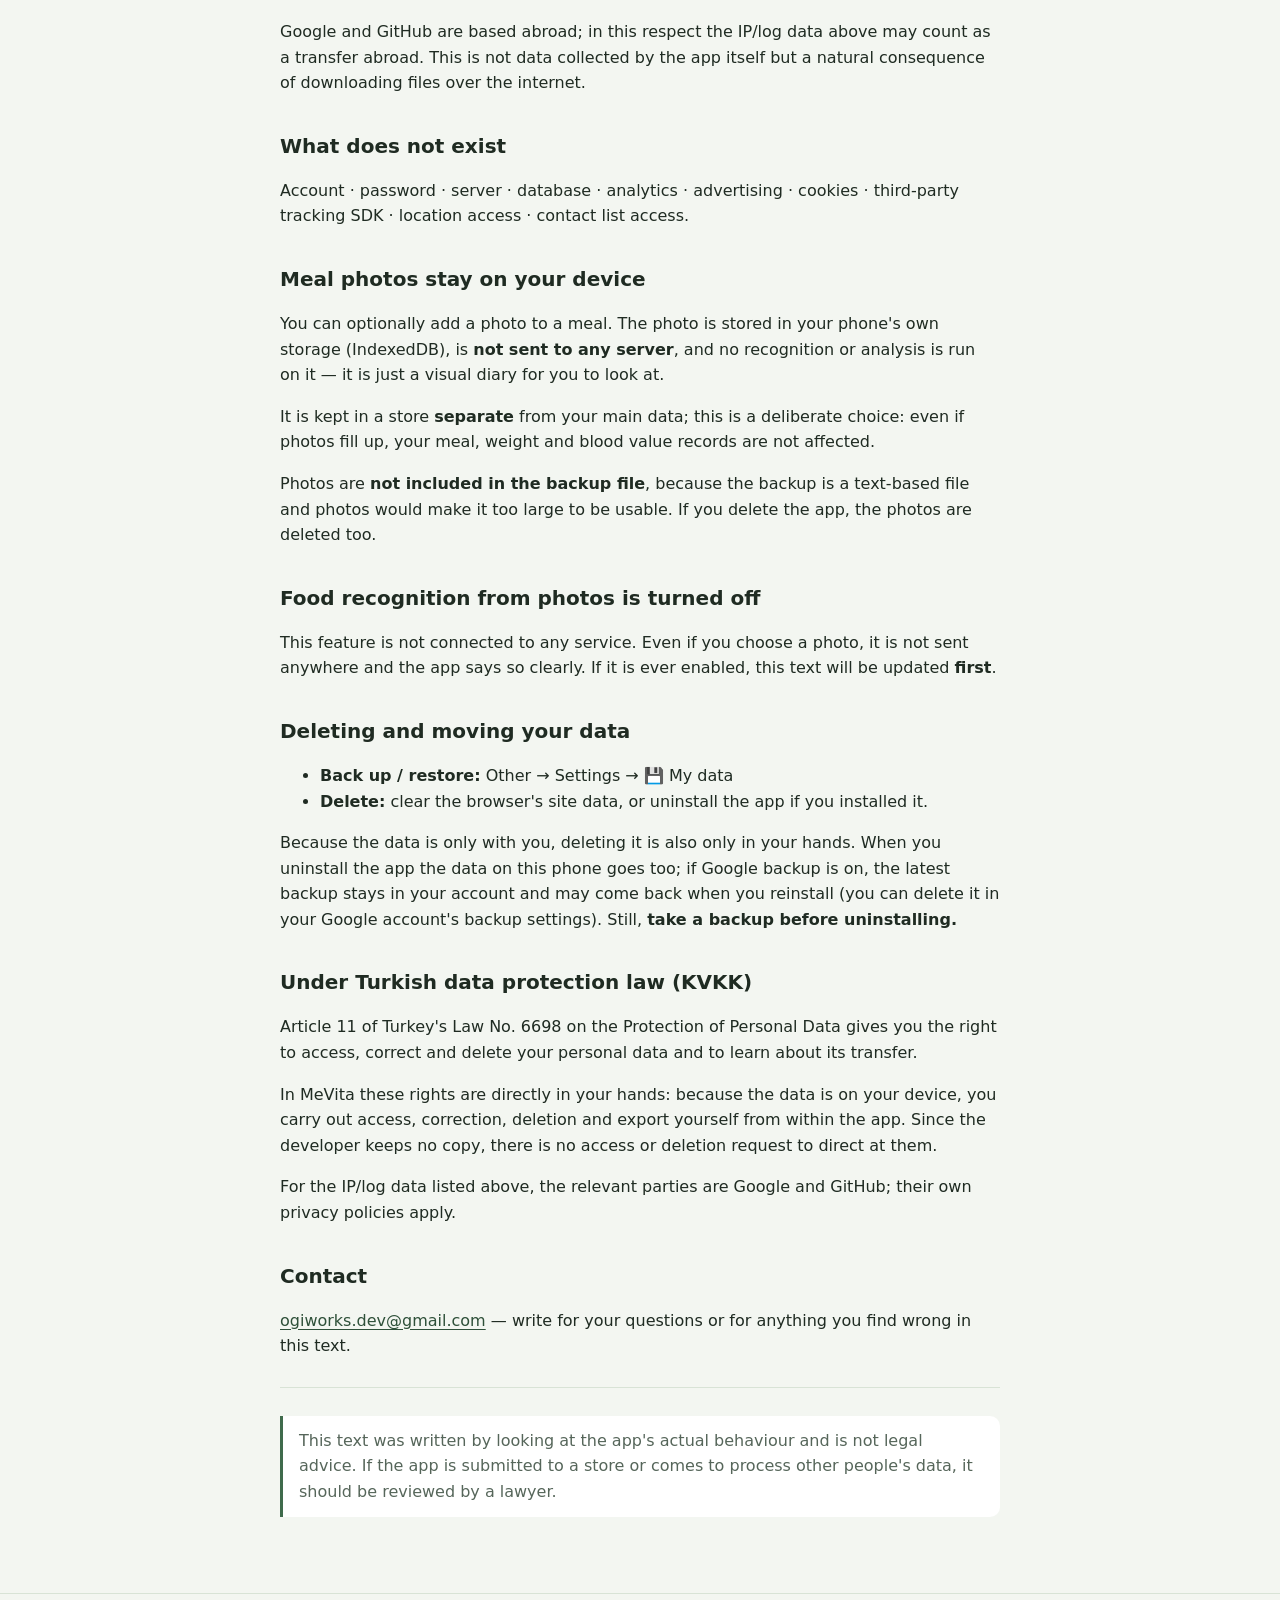
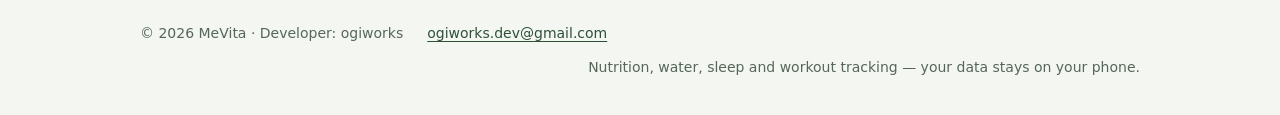
==== commit 40b825c1: "MeVita gizlilik: uygulama içi değerlendirme penceresi paragrafı (v52) Co-Authored-By: Claude Opus 5." ====
--- a/mevita/privacy.html
+++ b/mevita/privacy.html
@@ -36,6 +36,7 @@
 <p><strong>Reading nutrition labels in the Android app (optional).</strong> If you choose &quot;Read label&quot;, you take a photo of the nutrition table on the back of the package with your phone's own camera screen; MeVita still has no camera permission. The text in the photo is read <strong>on your phone</strong> with Google's ML Kit text recognition library; the photo is not sent anywhere and is deleted when reading is finished. The values read are not written anywhere until you check and save them. Google may collect device and usage information while running this library (Google's ML Kit terms).</p>
 <p>The update plugin in the Android app (Capgo, open source) sends usage statistics and error reports to its own server by default. <strong>This is turned off</strong> (<code>capacitor.config.json</code> → <code>statsUrl</code>, <code>updateUrl</code>, <code>channelUrl</code> empty); every APK build checks that it really went into the APK that way.</p>
 <p><strong>Health Connect (Android app only, optional).</strong> If you allow it, MeVita reads <strong>only step, sleep, weight and workout (duration, distance, active calories) data</strong> from Health Connect on your phone. It has no permission to read other health data such as heart rate. It writes nothing; the data read is not sent to any server. Weight, sleep and workouts you save to your log can be included in your phone's Google backup like your other records (above). Steps are shown on screen; sleep and weight are written to your log only when you tap &quot;Save&quot;, and workouts recorded by your watch only when you tap &quot;Add&quot;. Which app a weight came from (e.g. your scale's app) is kept next to the record, again only on your phone. You can revoke the permission at any time in your phone's Health Connect settings. If Health Connect is not on your phone or needs an update, the Health Connect page on Google Play (<code>play.google.com</code>) opens when you tap; MeVita sends no data there.</p>
+<p><strong>Rating prompt (Android app only).</strong> After you have used the app for a while, Google Play's own rating window may appear; the rating and review you give go directly to Google Play. MeVita cannot see them and sends none of your records there.</p>
 <p>Reminder notifications in the Android app (medication, supplement, meal) are scheduled <strong>on the phone itself</strong>; no data is sent anywhere for this. On the lock screen the content of a notification (for example the name of a medication) is hidden, only &quot;MeVita&quot; is shown; the content can be read once the phone is unlocked.</p>
 <p>The Android app's <strong>vibration</strong> permission is used only to vibrate the phone when the fitness rest timer ends; it can be turned off in Settings. If you save the daily summary card with <strong>&quot;Save to gallery&quot;</strong>, the image is written to your phone's Pictures › MeVita folder and is not sent anywhere.</p>
 <p>When you install the app on your home screen and use it offline, the first three requests do not happen either — the files are cached on the device.</p>
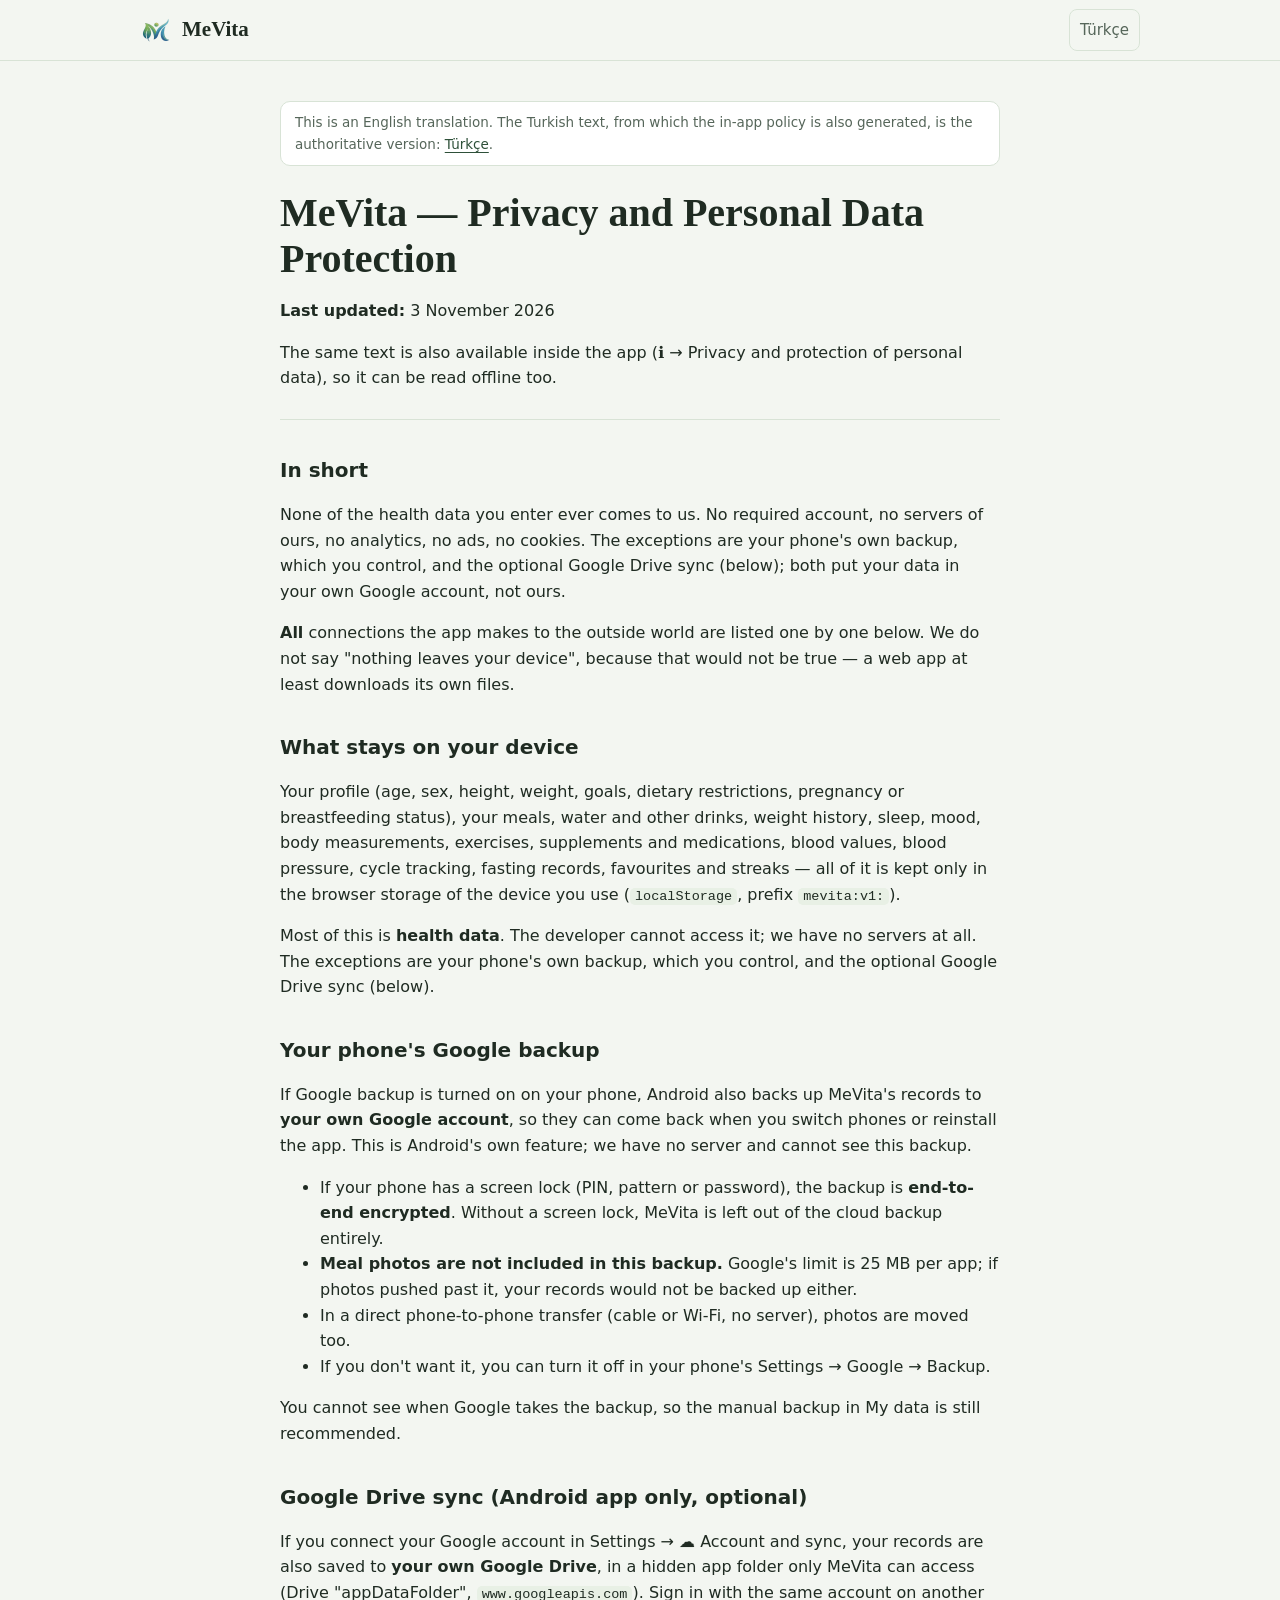
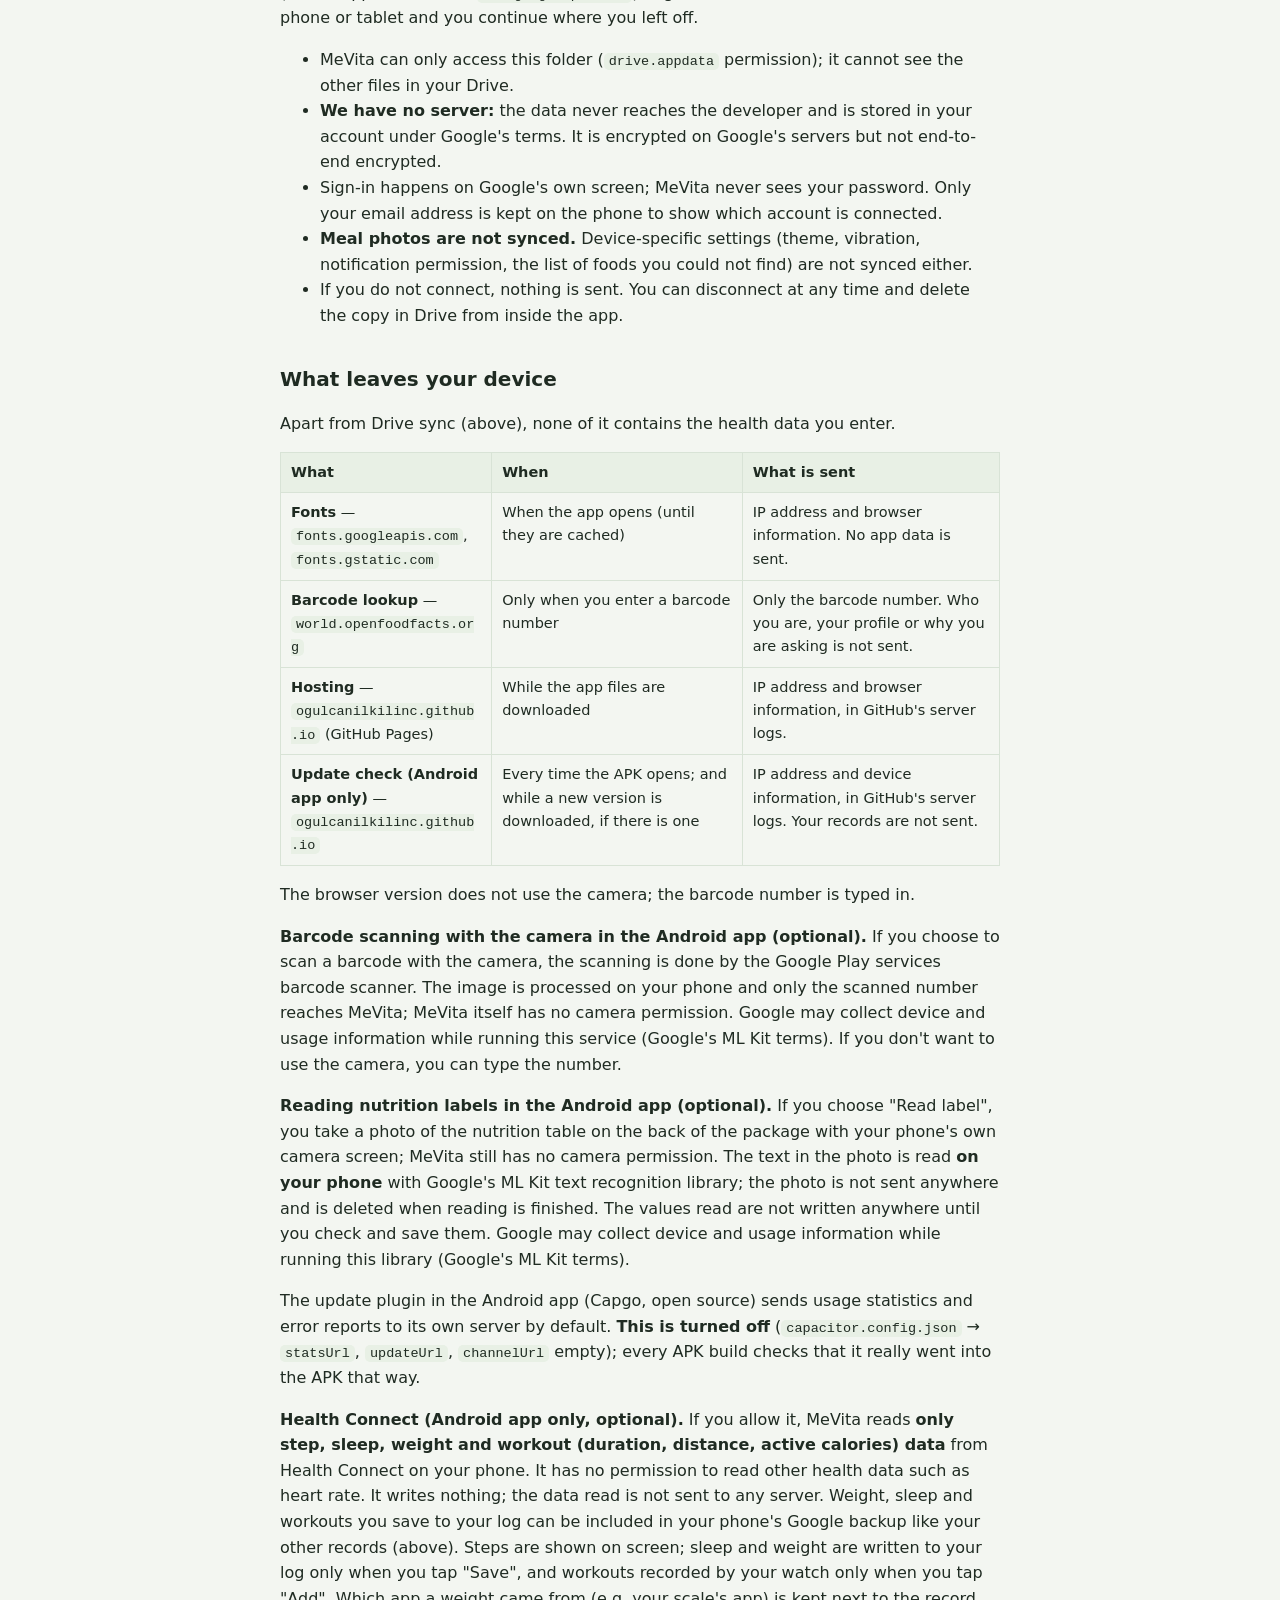
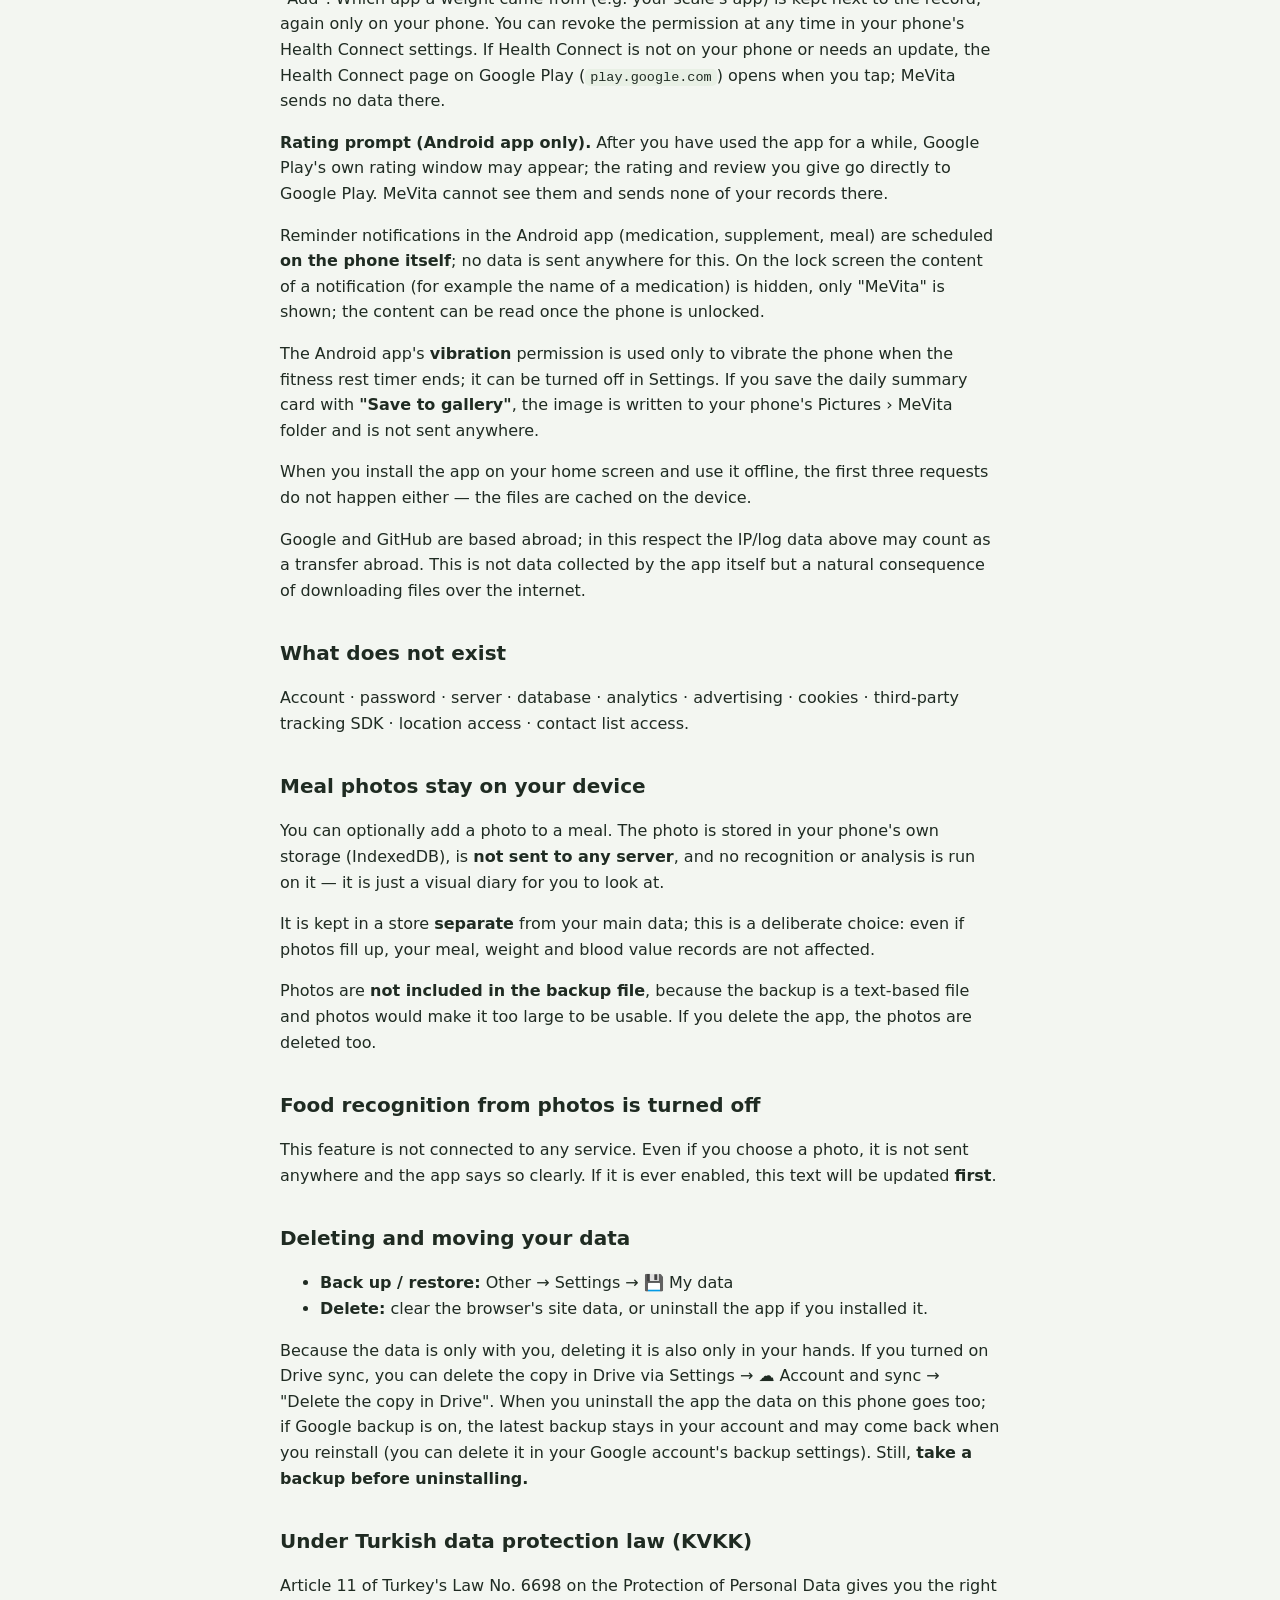
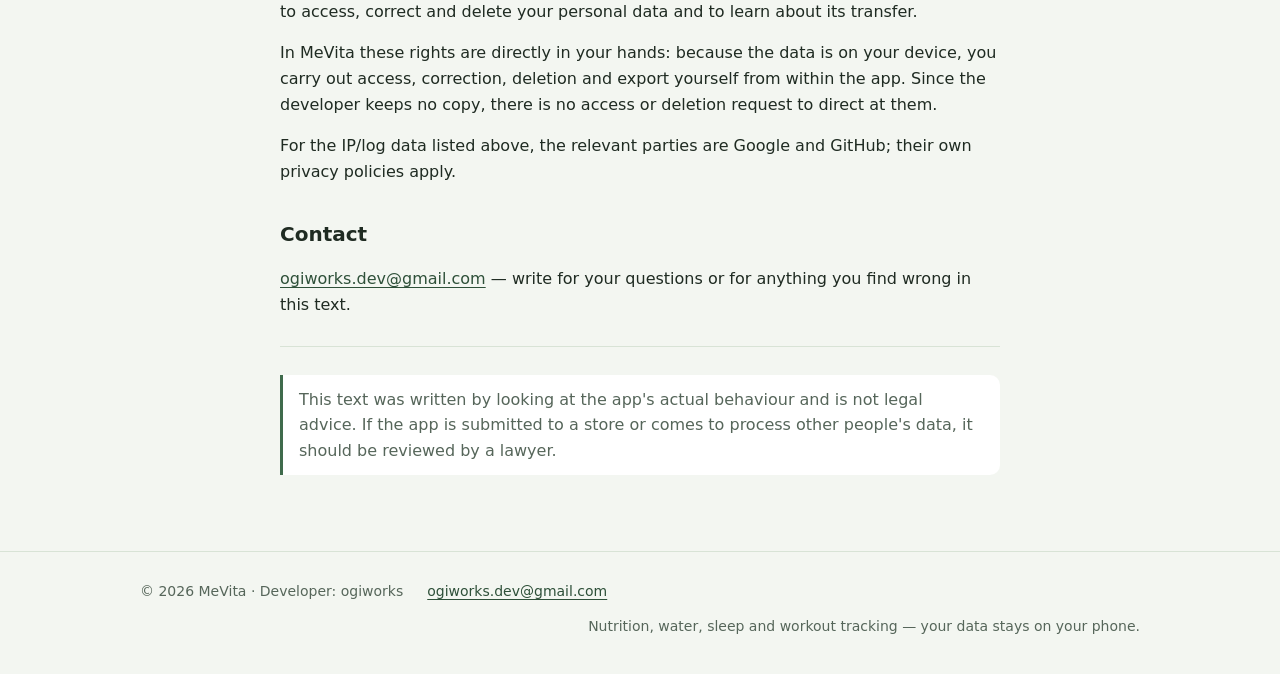
==== commit 3349245b: "MeVita gizlilik: isteğe bağlı Google Drive eşitlemesi (v53) Co-Authored-By: Claude Opus 5.5 <noreply" ====
--- a/mevita/privacy.html
+++ b/mevita/privacy.html
@@ -15,21 +15,24 @@
 <header class="ust"><div class="kap"><a class="marka" href="privacy.html"><img src="varliklar/logo.png" alt="" width="32" height="32"><span>MeVita</span></a><nav class="gezinme" aria-label="Site"><a class="dil" href="gizlilik.html" hreflang="tr" lang="tr">Türkçe</a></nav></div></header>
 <main>
 <div class="metin"><div class="kap dar"><p class="kaynak-not">This is an English translation. The Turkish text, from which the in-app policy is also generated, is the authoritative version: <a href="gizlilik.html" lang="tr">Türkçe</a>.</p><h1>MeVita — Privacy and Personal Data Protection</h1>
-<p><strong>Last updated:</strong> 1 November 2026</p>
+<p><strong>Last updated:</strong> 3 November 2026</p>
 <p>The same text is also available inside the app (ℹ️ → Privacy and protection of personal data), so it can be read offline too.</p>
 <hr>
 <h2>In short</h2>
-<p>None of the health data you enter ever comes to us. No account, no servers of ours, no analytics, no ads, no cookies. The only exception is your phone's own backup, which you control (below).</p>
+<p>None of the health data you enter ever comes to us. No required account, no servers of ours, no analytics, no ads, no cookies. The exceptions are your phone's own backup, which you control, and the optional Google Drive sync (below); both put your data in your own Google account, not ours.</p>
 <p><strong>All</strong> connections the app makes to the outside world are listed one by one below. We do not say &quot;nothing leaves your device&quot;, because that would not be true — a web app at least downloads its own files.</p>
 <h2>What stays on your device</h2>
 <p>Your profile (age, sex, height, weight, goals, dietary restrictions, pregnancy or breastfeeding status), your meals, water and other drinks, weight history, sleep, mood, body measurements, exercises, supplements and medications, blood values, blood pressure, cycle tracking, fasting records, favourites and streaks — all of it is kept only in the browser storage of the device you use (<code>localStorage</code>, prefix <code>mevita:v1:</code>).</p>
-<p>Most of this is <strong>health data</strong>. The developer cannot access it; we have no servers at all. The only exception is your phone's own backup, which you control (below: Your phone's Google backup).</p>
+<p>Most of this is <strong>health data</strong>. The developer cannot access it; we have no servers at all. The exceptions are your phone's own backup, which you control, and the optional Google Drive sync (below).</p>
 <h2>Your phone's Google backup</h2>
 <p>If Google backup is turned on on your phone, Android also backs up MeVita's records to <strong>your own Google account</strong>, so they can come back when you switch phones or reinstall the app. This is Android's own feature; we have no server and cannot see this backup.</p>
 <ul><li>If your phone has a screen lock (PIN, pattern or password), the backup is <strong>end-to-end encrypted</strong>. Without a screen lock, MeVita is left out of the cloud backup entirely.</li><li><strong>Meal photos are not included in this backup.</strong> Google's limit is 25 MB per app; if photos pushed past it, your records would not be backed up either.</li><li>In a direct phone-to-phone transfer (cable or Wi-Fi, no server), photos are moved too.</li><li>If you don't want it, you can turn it off in your phone's Settings → Google → Backup.</li></ul>
 <p>You cannot see when Google takes the backup, so the manual backup in My data is still recommended.</p>
+<h2>Google Drive sync (Android app only, optional)</h2>
+<p>If you connect your Google account in Settings → ☁️ Account and sync, your records are also saved to <strong>your own Google Drive</strong>, in a hidden app folder only MeVita can access (Drive "appDataFolder", <code>www.googleapis.com</code>). Sign in with the same account on another phone or tablet and you continue where you left off.</p>
+<ul><li>MeVita can only access this folder (<code>drive.appdata</code> permission); it cannot see the other files in your Drive.</li><li><strong>We have no server:</strong> the data never reaches the developer and is stored in your account under Google's terms. It is encrypted on Google's servers but not end-to-end encrypted.</li><li>Sign-in happens on Google's own screen; MeVita never sees your password. Only your email address is kept on the phone to show which account is connected.</li><li><strong>Meal photos are not synced.</strong> Device-specific settings (theme, vibration, notification permission, the list of foods you could not find) are not synced either.</li><li>If you do not connect, nothing is sent. You can disconnect at any time and delete the copy in Drive from inside the app.</li></ul>
 <h2>What leaves your device</h2>
-<p>None of it contains the health data you enter.</p>
+<p>Apart from Drive sync (above), none of it contains the health data you enter.</p>
 <table><thead><tr><th>What</th><th>When</th><th>What is sent</th></tr></thead><tbody><tr><td><strong>Fonts</strong> — <code>fonts.googleapis.com</code>, <code>fonts.gstatic.com</code></td><td>When the app opens (until they are cached)</td><td>IP address and browser information. No app data is sent.</td></tr><tr><td><strong>Barcode lookup</strong> — <code>world.openfoodfacts.org</code></td><td>Only when you enter a barcode number</td><td>Only the barcode number. Who you are, your profile or why you are asking is not sent.</td></tr><tr><td><strong>Hosting</strong> — <code>ogulcanilkilinc.github.io</code> (GitHub Pages)</td><td>While the app files are downloaded</td><td>IP address and browser information, in GitHub's server logs.</td></tr><tr><td><strong>Update check (Android app only)</strong> — <code>ogulcanilkilinc.github.io</code></td><td>Every time the APK opens; and while a new version is downloaded, if there is one</td><td>IP address and device information, in GitHub's server logs. Your records are not sent.</td></tr></tbody></table>
 <p>The browser version does not use the camera; the barcode number is typed in.</p>
 <p><strong>Barcode scanning with the camera in the Android app (optional).</strong> If you choose to scan a barcode with the camera, the scanning is done by the Google Play services barcode scanner. The image is processed on your phone and only the scanned number reaches MeVita; MeVita itself has no camera permission. Google may collect device and usage information while running this service (Google's ML Kit terms). If you don't want to use the camera, you can type the number.</p>
@@ -51,7 +54,7 @@
 <p>This feature is not connected to any service. Even if you choose a photo, it is not sent anywhere and the app says so clearly. If it is ever enabled, this text will be updated <strong>first</strong>.</p>
 <h2>Deleting and moving your data</h2>
 <ul><li><strong>Back up / restore:</strong> Other → Settings → 💾 My data</li><li><strong>Delete:</strong> clear the browser's site data, or uninstall the app if you installed it.</li></ul>
-<p>Because the data is only with you, deleting it is also only in your hands. When you uninstall the app the data on this phone goes too; if Google backup is on, the latest backup stays in your account and may come back when you reinstall (you can delete it in your Google account's backup settings). Still, <strong>take a backup before uninstalling.</strong></p>
+<p>Because the data is only with you, deleting it is also only in your hands. If you turned on Drive sync, you can delete the copy in Drive via Settings → ☁️ Account and sync → "Delete the copy in Drive". When you uninstall the app the data on this phone goes too; if Google backup is on, the latest backup stays in your account and may come back when you reinstall (you can delete it in your Google account's backup settings). Still, <strong>take a backup before uninstalling.</strong></p>
 <h2>Under Turkish data protection law (KVKK)</h2>
 <p>Article 11 of Turkey's Law No. 6698 on the Protection of Personal Data gives you the right to access, correct and delete your personal data and to learn about its transfer.</p>
 <p>In MeVita these rights are directly in your hands: because the data is on your device, you carry out access, correction, deletion and export yourself from within the app. Since the developer keeps no copy, there is no access or deletion request to direct at them.</p>
